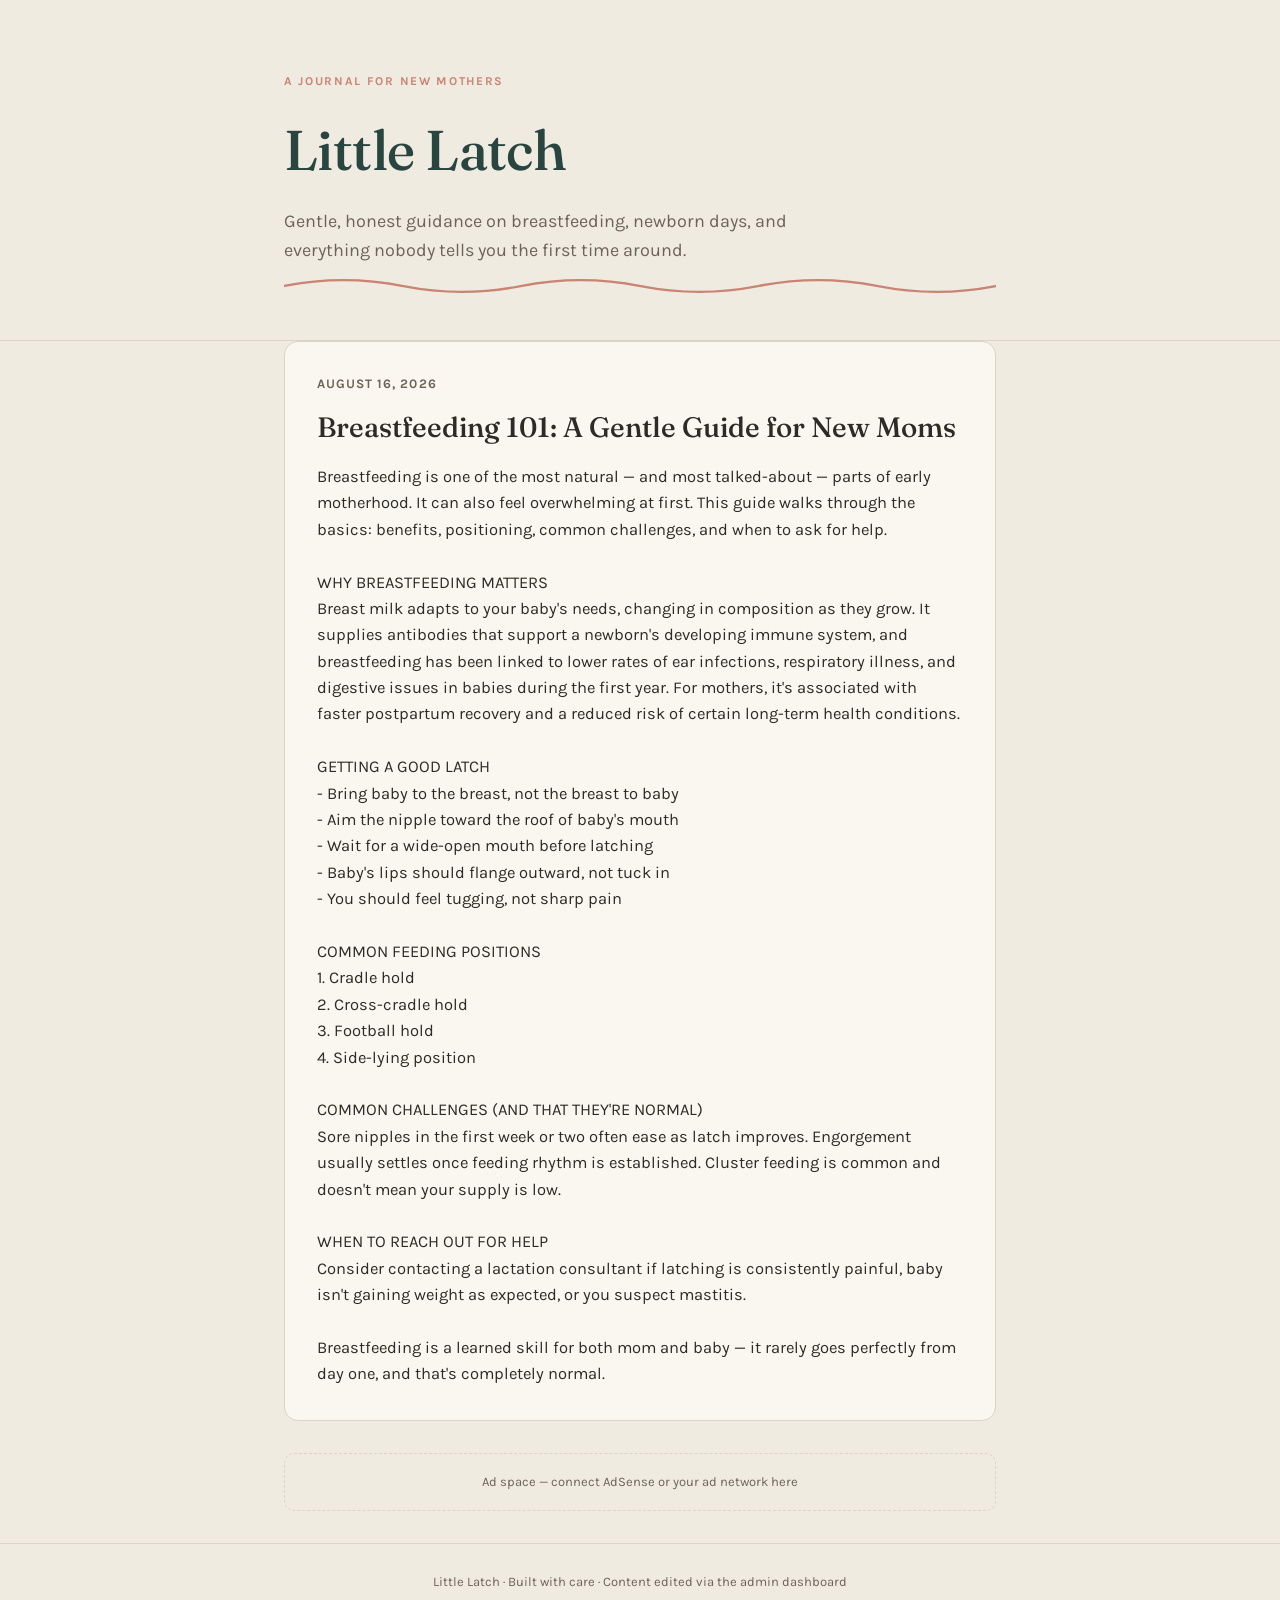
==== index.html @ 5c3e7678 "Add files via upload" ====
<!DOCTYPE html>
<html lang="en">
<head>
<meta charset="UTF-8">
<meta name="viewport" content="width=device-width, initial-scale=1.0">
<title>Little Latch — A Breastfeeding & New Mom Journal</title>
<meta name="description" content="Gentle, practical guidance for breastfeeding and early motherhood.">
<link rel="stylesheet" href="style.css">
</head>
<body>

<header class="hero">
  <div class="wrap">
    <div class="eyebrow">A journal for new mothers</div>
    <h1 class="site-title">Little Latch</h1>
    <p class="tagline">Gentle, honest guidance on breastfeeding, newborn days, and everything nobody tells you the first time around.</p>
    <svg class="wave-divider" viewBox="0 0 300 24" preserveAspectRatio="none">
      <path d="M0 12 Q 25 2, 50 12 T 100 12 T 150 12 T 200 12 T 250 12 T 300 12" />
    </svg>
  </div>
</header>

<main class="wrap">
  <div id="posts-container">
    <div class="empty-state">Loading posts…</div>
  </div>

  <div class="ad-slot" id="ad-slot-1">
    Ad space — connect AdSense or your ad network here
  </div>
</main>

<footer>
  <div class="wrap">Little Latch · Built with care · Content edited via the admin dashboard</div>
</footer>

<script>
async function loadPosts() {
  const container = document.getElementById('posts-container');
  try {
    const res = await fetch('posts.json?_=' + Date.now());
    const posts = await res.json();

    if (!posts.length) {
      container.innerHTML = '<div class="empty-state">No posts yet. Add your first one from the <a href="admin.html">admin dashboard</a>.</div>';
      return;
    }

    // newest first
    posts.sort((a, b) => new Date(b.date) - new Date(a.date));

    container.innerHTML = posts.map(post => `
      <article class="post-card">
        <div class="post-date">${new Date(post.date).toLocaleDateString(undefined, {year:'numeric', month:'long', day:'numeric'})}</div>
        <h2>${escapeHtml(post.title)}</h2>
        ${post.image ? `<img src="${escapeAttr(post.image)}" alt="${escapeAttr(post.title)}">` : ''}
        <div class="post-content">${escapeHtml(post.content)}</div>
        ${post.link ? `<a class="external-link" href="${escapeAttr(post.link)}" target="_blank" rel="noopener">Read more →</a>` : ''}
      </article>
    `).join('');
  } catch (e) {
    container.innerHTML = '<div class="empty-state">Could not load posts yet. If this is a brand new site, add your first post from the <a href="admin.html">admin dashboard</a>.</div>';
  }
}

function escapeHtml(str) {
  const div = document.createElement('div');
  div.textContent = str;
  return div.innerHTML;
}
function escapeAttr(str) {
  return String(str).replace(/"/g, '&quot;');
}

loadPosts();
</script>

</body>
</html>
---- style.css ----
@import url('https://fonts.googleapis.com/css2?family=Fraunces:opsz,wght@9..144,400;9..144,500;9..144,600&family=Karla:wght@400;500;700&display=swap');

:root {
  --sand: #F0EBE1;
  --teal: #3A5A54;
  --teal-dark: #294540;
  --rose: #C98474;
  --ink: #2E2B26;
  --ink-soft: #6B6459;
  --line: #DCD4C6;
  --card: #FAF7F1;
  --radius: 14px;
}

* { box-sizing: border-box; }

body {
  margin: 0;
  background: var(--sand);
  color: var(--ink);
  font-family: 'Karla', sans-serif;
  line-height: 1.6;
}

a { color: var(--teal-dark); }

.wrap {
  max-width: 760px;
  margin: 0 auto;
  padding: 0 24px;
}

/* Header / hero */
header.hero {
  padding: 72px 0 40px;
  border-bottom: 1px solid var(--line);
}

.eyebrow {
  font-family: 'Karla', sans-serif;
  font-weight: 700;
  letter-spacing: 0.14em;
  text-transform: uppercase;
  font-size: 12px;
  color: var(--rose);
  margin-bottom: 14px;
}

h1.site-title {
  font-family: 'Fraunces', serif;
  font-weight: 500;
  font-size: clamp(36px, 6vw, 56px);
  margin: 0 0 12px;
  color: var(--teal-dark);
  letter-spacing: -0.01em;
}

.tagline {
  font-size: 18px;
  color: var(--ink-soft);
  max-width: 46ch;
  margin: 0;
}

/* Signature wave divider - represents flow/nurturing */
.wave-divider {
  width: 100%;
  height: 28px;
  margin: 8px 0 0;
  display: block;
}
.wave-divider path {
  fill: none;
  stroke: var(--rose);
  stroke-width: 2;
  stroke-linecap: round;
}

/* Posts */
main { padding: 48px 0 96px; }

.post-card {
  background: var(--card);
  border: 1px solid var(--line);
  border-radius: var(--radius);
  padding: 32px;
  margin-bottom: 28px;
}

.post-date {
  font-size: 13px;
  color: var(--ink-soft);
  font-weight: 700;
  text-transform: uppercase;
  letter-spacing: 0.08em;
  margin-bottom: 10px;
}

.post-card h2 {
  font-family: 'Fraunces', serif;
  font-weight: 500;
  font-size: 28px;
  margin: 0 0 14px;
  color: var(--ink);
}

.post-card img {
  width: 100%;
  border-radius: 10px;
  margin-bottom: 18px;
  display: block;
}

.post-content {
  font-size: 16.5px;
  color: var(--ink);
  white-space: pre-line;
}

.post-content h1, .post-content h2, .post-content h3 {
  font-family: 'Fraunces', serif;
  font-weight: 500;
  color: var(--teal-dark);
}

.external-link {
  display: inline-block;
  margin-top: 18px;
  padding: 10px 18px;
  background: var(--teal);
  color: #fff;
  text-decoration: none;
  border-radius: 999px;
  font-weight: 700;
  font-size: 14px;
}
.external-link:hover { background: var(--teal-dark); }

.empty-state {
  text-align: center;
  padding: 64px 24px;
  color: var(--ink-soft);
}

/* ad slots */
.ad-slot {
  border: 1px dashed var(--line);
  border-radius: 10px;
  padding: 18px;
  text-align: center;
  font-size: 13px;
  color: var(--ink-soft);
  margin: 32px 0;
}

footer {
  border-top: 1px solid var(--line);
  padding: 28px 0;
  font-size: 13px;
  color: var(--ink-soft);
  text-align: center;
}

/* Admin dashboard specific */
.admin-shell { max-width: 640px; }
.admin-panel {
  background: var(--card);
  border: 1px solid var(--line);
  border-radius: var(--radius);
  padding: 28px;
  margin-bottom: 24px;
}
.admin-panel h2 {
  font-family: 'Fraunces', serif;
  font-size: 20px;
  margin: 0 0 16px;
  color: var(--teal-dark);
}
label {
  display: block;
  font-weight: 700;
  font-size: 13px;
  margin: 14px 0 6px;
  color: var(--ink-soft);
}
input[type=text], input[type=password], input[type=url], textarea {
  width: 100%;
  padding: 10px 12px;
  border: 1px solid var(--line);
  border-radius: 8px;
  font-family: 'Karla', sans-serif;
  font-size: 15px;
  background: #fff;
}
textarea { min-height: 160px; resize: vertical; }
button {
  margin-top: 18px;
  padding: 11px 22px;
  background: var(--teal);
  color: #fff;
  border: none;
  border-radius: 999px;
  font-weight: 700;
  font-size: 14px;
  cursor: pointer;
}
button:hover { background: var(--teal-dark); }
button.secondary {
  background: transparent;
  color: var(--rose);
  border: 1px solid var(--rose);
}
button.secondary:hover { background: var(--rose); color: #fff; }
.status-msg {
  margin-top: 14px;
  font-size: 14px;
  font-weight: 700;
}
.status-msg.ok { color: var(--teal-dark); }
.status-msg.err { color: #B3453D; }
.existing-post {
  display: flex;
  justify-content: space-between;
  align-items: center;
  padding: 10px 0;
  border-bottom: 1px solid var(--line);
}
.existing-post:last-child { border-bottom: none; }
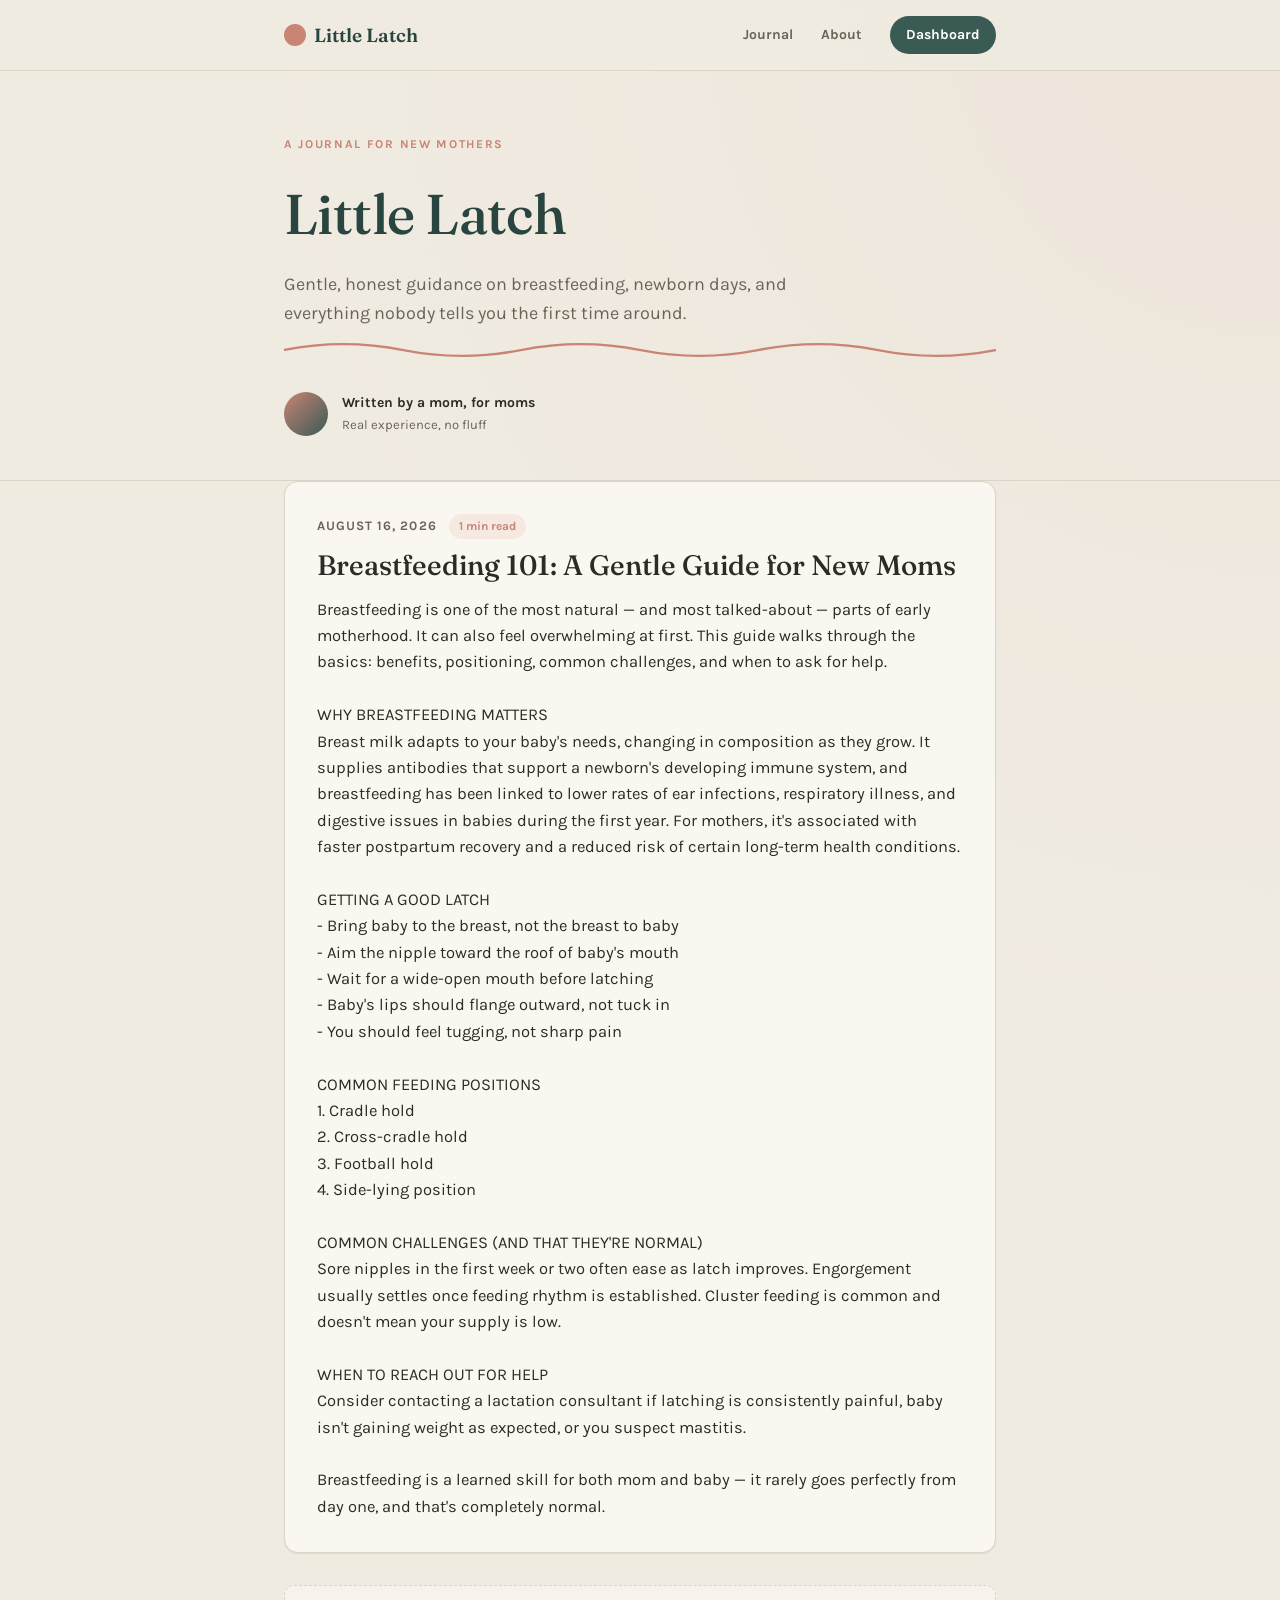
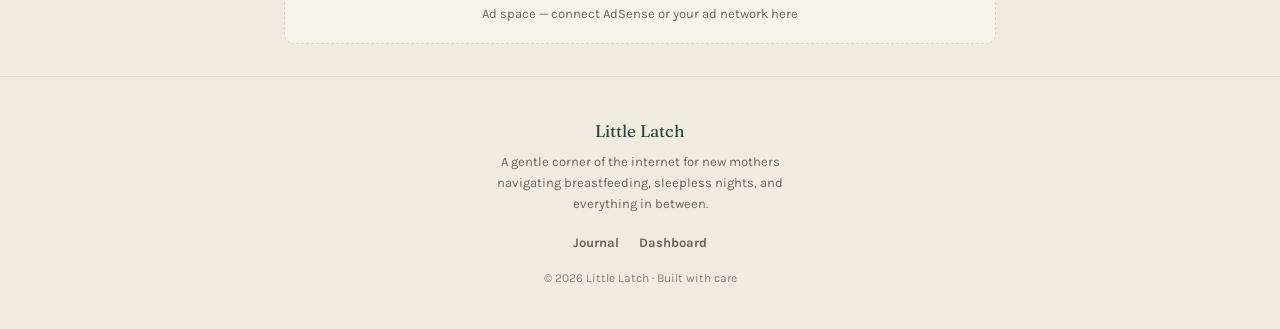
==== commit eccb1ff7: "Add files via upload" ====
--- a/index.html
+++ b/index.html
@@ -5,9 +5,23 @@
 <meta name="viewport" content="width=device-width, initial-scale=1.0">
 <title>Little Latch — A Breastfeeding & New Mom Journal</title>
 <meta name="description" content="Gentle, practical guidance for breastfeeding and early motherhood.">
+<link rel="icon" href="data:image/svg+xml,%3Csvg xmlns='http://www.w3.org/2000/svg' viewBox='0 0 100 100'%3E%3Ccircle cx='50' cy='50' r='45' fill='%23C98474'/%3E%3C/svg%3E">
+<meta property="og:title" content="Little Latch — A Breastfeeding & New Mom Journal">
+<meta property="og:description" content="Gentle, practical guidance for breastfeeding and early motherhood.">
 <link rel="stylesheet" href="style.css">
 </head>
 <body>
+
+<nav class="site-nav">
+  <div class="wrap">
+    <a href="index.html" class="nav-brand"><span class="mark"></span> Little Latch</a>
+    <div class="nav-links">
+      <a href="#posts">Journal</a>
+      <a href="#about">About</a>
+      <a href="admin.html" class="nav-cta">Dashboard</a>
+    </div>
+  </div>
+</nav>
 
 <header class="hero">
   <div class="wrap">
@@ -17,10 +31,17 @@
     <svg class="wave-divider" viewBox="0 0 300 24" preserveAspectRatio="none">
       <path d="M0 12 Q 25 2, 50 12 T 100 12 T 150 12 T 200 12 T 250 12 T 300 12" />
     </svg>
+    <div class="author-strip">
+      <div class="author-avatar"></div>
+      <div>
+        <div class="name">Written by a mom, for moms</div>
+        <div class="role">Real experience, no fluff</div>
+      </div>
+    </div>
   </div>
 </header>
 
-<main class="wrap">
+<main class="wrap" id="posts">
   <div id="posts-container">
     <div class="empty-state">Loading posts…</div>
   </div>
@@ -30,8 +51,16 @@
   </div>
 </main>
 
-<footer>
-  <div class="wrap">Little Latch · Built with care · Content edited via the admin dashboard</div>
+<footer id="about">
+  <div class="wrap">
+    <div class="footer-brand">Little Latch</div>
+    <p class="footer-tag">A gentle corner of the internet for new mothers navigating breastfeeding, sleepless nights, and everything in between.</p>
+    <div class="footer-links">
+      <a href="index.html">Journal</a>
+      <a href="admin.html">Dashboard</a>
+    </div>
+    <div class="footer-fine">© 2026 Little Latch · Built with care</div>
+  </div>
 </footer>
 
 <script>
@@ -49,15 +78,22 @@
     // newest first
     posts.sort((a, b) => new Date(b.date) - new Date(a.date));
 
-    container.innerHTML = posts.map(post => `
+    container.innerHTML = posts.map(post => {
+      const words = post.content.trim().split(/\s+/).length;
+      const minutes = Math.max(1, Math.round(words / 200));
+      return `
       <article class="post-card">
-        <div class="post-date">${new Date(post.date).toLocaleDateString(undefined, {year:'numeric', month:'long', day:'numeric'})}</div>
+        <div class="post-meta-row">
+          <div class="post-date">${new Date(post.date).toLocaleDateString(undefined, {year:'numeric', month:'long', day:'numeric'})}</div>
+          <div class="read-time">${minutes} min read</div>
+        </div>
         <h2>${escapeHtml(post.title)}</h2>
         ${post.image ? `<img src="${escapeAttr(post.image)}" alt="${escapeAttr(post.title)}">` : ''}
         <div class="post-content">${escapeHtml(post.content)}</div>
         ${post.link ? `<a class="external-link" href="${escapeAttr(post.link)}" target="_blank" rel="noopener">Read more →</a>` : ''}
       </article>
-    `).join('');
+    `;
+    }).join('');
   } catch (e) {
     container.innerHTML = '<div class="empty-state">Could not load posts yet. If this is a brand new site, add your first post from the <a href="admin.html">admin dashboard</a>.</div>';
   }
--- a/style.css
+++ b/style.css
@@ -5,24 +5,34 @@
   --teal: #3A5A54;
   --teal-dark: #294540;
   --rose: #C98474;
+  --rose-light: #E8B8AB;
   --ink: #2E2B26;
   --ink-soft: #6B6459;
   --line: #DCD4C6;
   --card: #FAF7F1;
   --radius: 14px;
+  --shadow-sm: 0 1px 2px rgba(41,69,64,0.06), 0 1px 1px rgba(41,69,64,0.04);
+  --shadow-md: 0 4px 16px rgba(41,69,64,0.08), 0 2px 6px rgba(41,69,64,0.05);
+  --shadow-lg: 0 12px 32px rgba(41,69,64,0.12), 0 4px 12px rgba(41,69,64,0.06);
 }
 
 * { box-sizing: border-box; }
+
+html { scroll-behavior: smooth; }
 
 body {
   margin: 0;
   background: var(--sand);
+  background-image: radial-gradient(circle at 100% 0%, rgba(201,132,116,0.06) 0%, transparent 45%);
   color: var(--ink);
   font-family: 'Karla', sans-serif;
   line-height: 1.6;
-}
-
-a { color: var(--teal-dark); }
+  -webkit-font-smoothing: antialiased;
+}
+
+a { color: var(--teal-dark); transition: color 0.15s ease; }
+
+::selection { background: var(--rose-light); color: var(--teal-dark); }
 
 .wrap {
   max-width: 760px;
@@ -30,10 +40,65 @@
   padding: 0 24px;
 }
 
+/* Top nav */
+nav.site-nav {
+  position: sticky;
+  top: 0;
+  z-index: 20;
+  background: rgba(240,235,225,0.88);
+  backdrop-filter: blur(10px);
+  -webkit-backdrop-filter: blur(10px);
+  border-bottom: 1px solid var(--line);
+}
+nav.site-nav .wrap {
+  display: flex;
+  align-items: center;
+  justify-content: space-between;
+  padding-top: 16px;
+  padding-bottom: 16px;
+}
+.nav-brand {
+  font-family: 'Fraunces', serif;
+  font-weight: 600;
+  font-size: 19px;
+  color: var(--teal-dark);
+  text-decoration: none;
+  display: flex;
+  align-items: center;
+  gap: 8px;
+}
+.nav-brand .mark {
+  width: 22px; height: 22px;
+  border-radius: 50%;
+  background: var(--rose);
+  display: inline-block;
+}
+.nav-links {
+  display: flex;
+  gap: 28px;
+  align-items: center;
+}
+.nav-links a {
+  font-size: 14px;
+  font-weight: 700;
+  text-decoration: none;
+  color: var(--ink-soft);
+}
+.nav-links a:hover { color: var(--teal-dark); }
+.nav-links a.nav-cta {
+  background: var(--teal);
+  color: #fff;
+  padding: 8px 16px;
+  border-radius: 999px;
+}
+.nav-links a.nav-cta:hover { background: var(--teal-dark); color: #fff; }
+
 /* Header / hero */
 header.hero {
-  padding: 72px 0 40px;
+  padding: 64px 0 44px;
   border-bottom: 1px solid var(--line);
+  position: relative;
+  overflow: hidden;
 }
 
 .eyebrow {
@@ -76,6 +141,29 @@
   stroke-linecap: round;
 }
 
+/* Author strip */
+.author-strip {
+  display: flex;
+  align-items: center;
+  gap: 14px;
+  margin-top: 28px;
+}
+.author-avatar {
+  width: 44px; height: 44px;
+  border-radius: 50%;
+  background: linear-gradient(135deg, var(--rose), var(--teal));
+  flex-shrink: 0;
+}
+.author-strip .name {
+  font-weight: 700;
+  font-size: 14px;
+  color: var(--ink);
+}
+.author-strip .role {
+  font-size: 13px;
+  color: var(--ink-soft);
+}
+
 /* Posts */
 main { padding: 48px 0 96px; }
 
@@ -85,6 +173,20 @@
   border-radius: var(--radius);
   padding: 32px;
   margin-bottom: 28px;
+  box-shadow: var(--shadow-sm);
+  transition: box-shadow 0.2s ease, transform 0.2s ease;
+}
+.post-card:hover {
+  box-shadow: var(--shadow-md);
+  transform: translateY(-2px);
+}
+
+.post-meta-row {
+  display: flex;
+  align-items: center;
+  gap: 12px;
+  margin-bottom: 10px;
+  flex-wrap: wrap;
 }
 
 .post-date {
@@ -93,7 +195,15 @@
   font-weight: 700;
   text-transform: uppercase;
   letter-spacing: 0.08em;
-  margin-bottom: 10px;
+}
+
+.read-time {
+  font-size: 12px;
+  color: var(--rose);
+  font-weight: 700;
+  background: rgba(201,132,116,0.12);
+  padding: 3px 10px;
+  border-radius: 999px;
 }
 
 .post-card h2 {
@@ -102,13 +212,17 @@
   font-size: 28px;
   margin: 0 0 14px;
   color: var(--ink);
+  line-height: 1.2;
 }
 
 .post-card img {
   width: 100%;
+  aspect-ratio: 16/9;
+  object-fit: cover;
   border-radius: 10px;
   margin-bottom: 18px;
   display: block;
+  box-shadow: var(--shadow-sm);
 }
 
 .post-content {
@@ -124,17 +238,21 @@
 }
 
 .external-link {
-  display: inline-block;
+  display: inline-flex;
+  align-items: center;
+  gap: 6px;
   margin-top: 18px;
-  padding: 10px 18px;
+  padding: 10px 20px;
   background: var(--teal);
   color: #fff;
   text-decoration: none;
   border-radius: 999px;
   font-weight: 700;
   font-size: 14px;
-}
-.external-link:hover { background: var(--teal-dark); }
+  box-shadow: var(--shadow-sm);
+  transition: background 0.15s ease, transform 0.15s ease;
+}
+.external-link:hover { background: var(--teal-dark); transform: translateX(2px); }
 
 .empty-state {
   text-align: center;
@@ -151,14 +269,42 @@
   font-size: 13px;
   color: var(--ink-soft);
   margin: 32px 0;
+  background: rgba(255,255,255,0.4);
 }
 
 footer {
   border-top: 1px solid var(--line);
-  padding: 28px 0;
-  font-size: 13px;
+  padding: 40px 0;
   color: var(--ink-soft);
   text-align: center;
+}
+.footer-brand {
+  font-family: 'Fraunces', serif;
+  color: var(--teal-dark);
+  font-size: 17px;
+  margin-bottom: 8px;
+}
+.footer-tag {
+  font-size: 13px;
+  max-width: 40ch;
+  margin: 0 auto 18px;
+}
+.footer-links {
+  display: flex;
+  justify-content: center;
+  gap: 20px;
+  margin-bottom: 16px;
+}
+.footer-links a {
+  font-size: 13px;
+  font-weight: 700;
+  text-decoration: none;
+  color: var(--ink-soft);
+}
+.footer-links a:hover { color: var(--teal-dark); }
+.footer-fine {
+  font-size: 12px;
+  opacity: 0.8;
 }
 
 /* Admin dashboard specific */
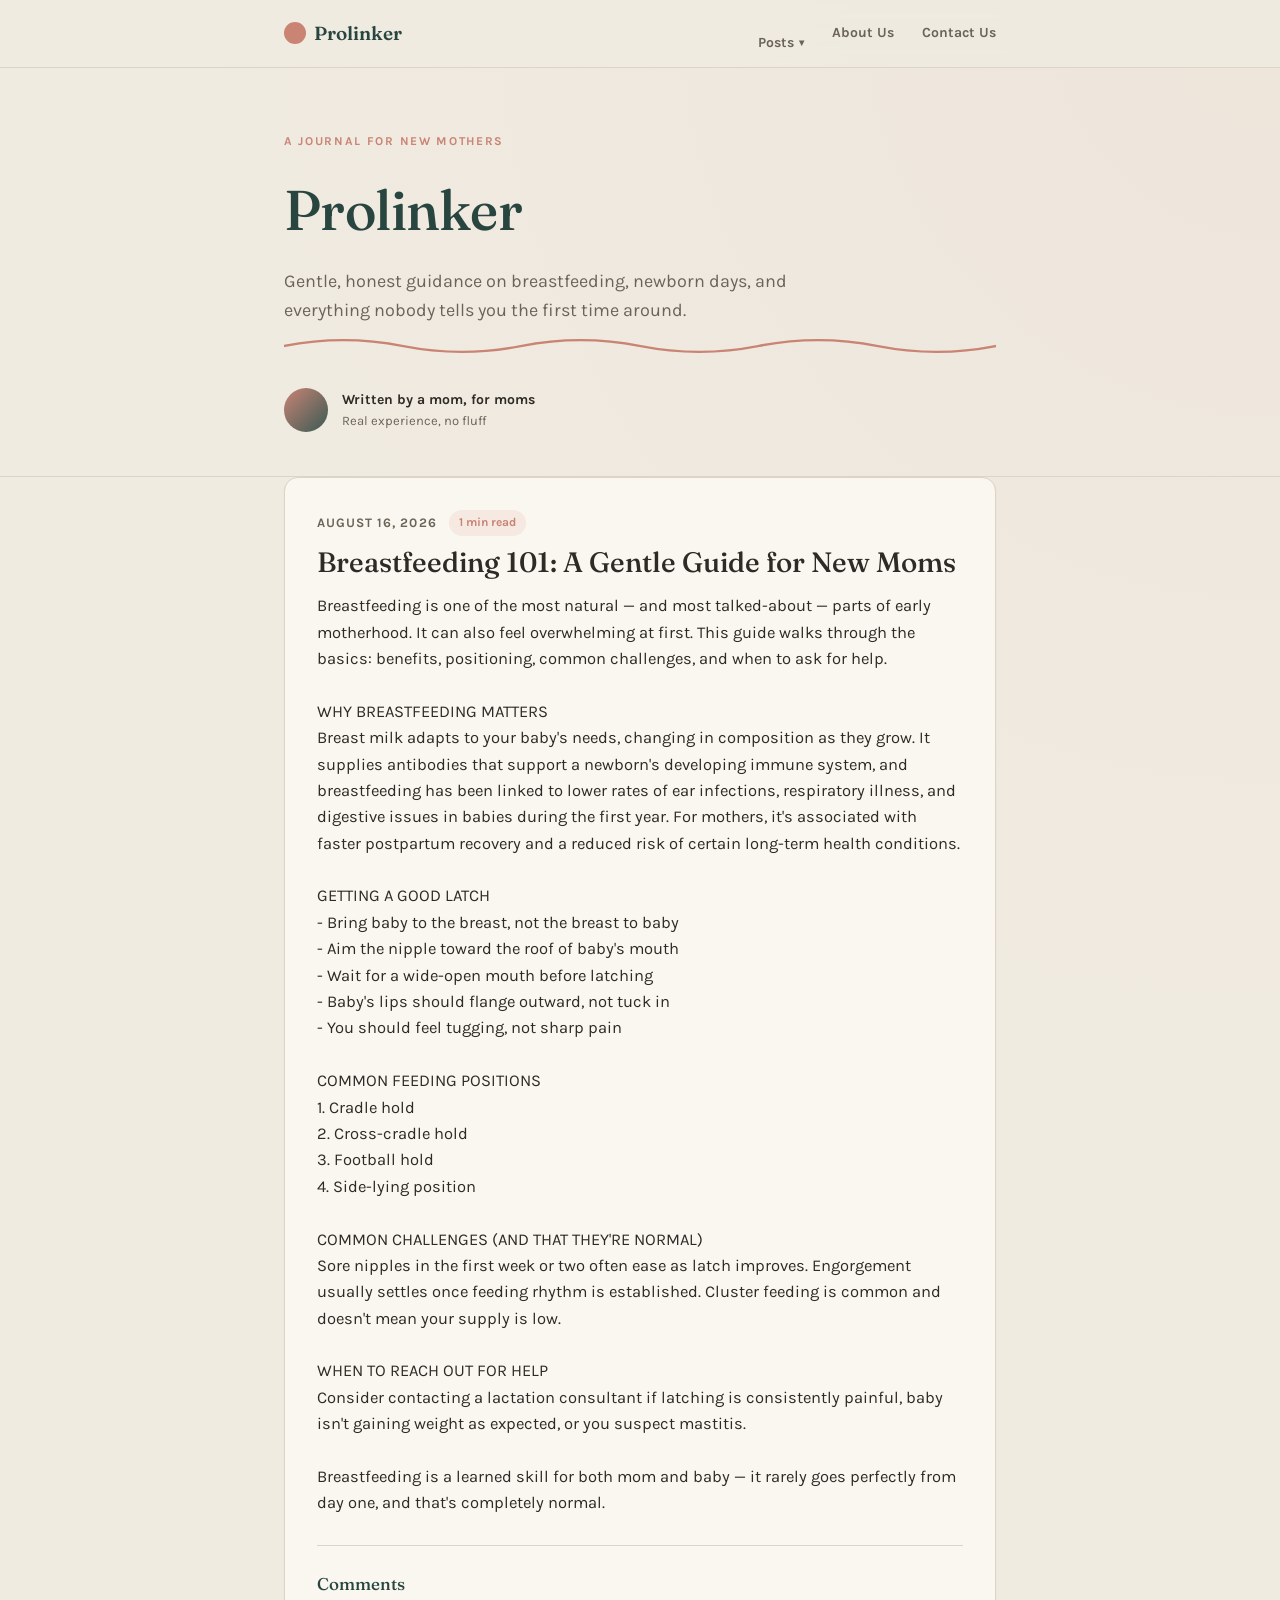
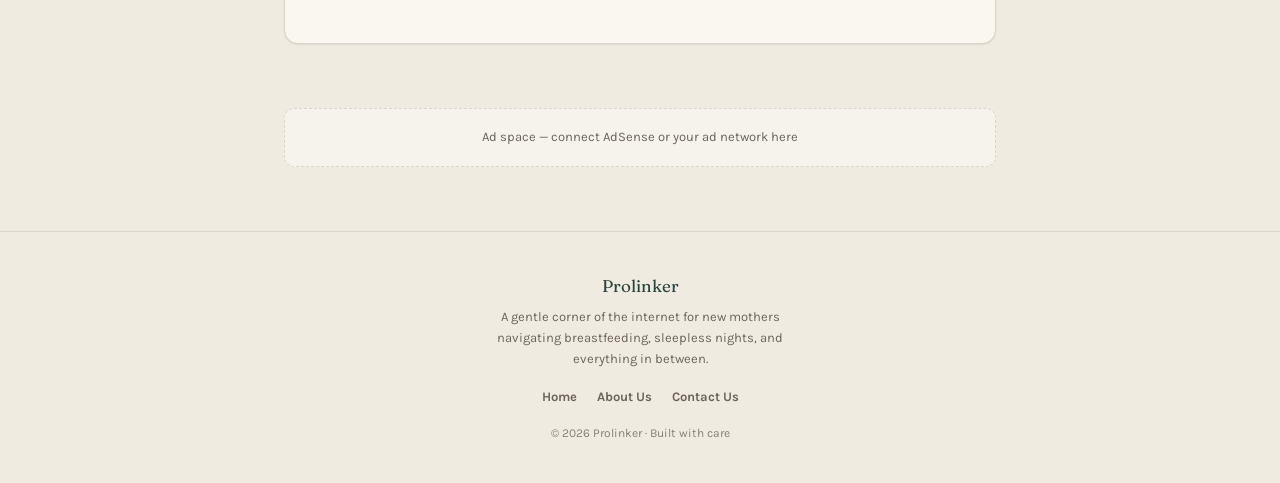
==== commit 6e77c9c2: "Add files via upload" ====
--- a/index.html
+++ b/index.html
@@ -3,10 +3,10 @@
 <head>
 <meta charset="UTF-8">
 <meta name="viewport" content="width=device-width, initial-scale=1.0">
-<title>Little Latch — A Breastfeeding & New Mom Journal</title>
+<title>Prolinker — A Breastfeeding & New Mom Journal</title>
 <meta name="description" content="Gentle, practical guidance for breastfeeding and early motherhood.">
 <link rel="icon" href="data:image/svg+xml,%3Csvg xmlns='http://www.w3.org/2000/svg' viewBox='0 0 100 100'%3E%3Ccircle cx='50' cy='50' r='45' fill='%23C98474'/%3E%3C/svg%3E">
-<meta property="og:title" content="Little Latch — A Breastfeeding & New Mom Journal">
+<meta property="og:title" content="Prolinker — A Breastfeeding & New Mom Journal">
 <meta property="og:description" content="Gentle, practical guidance for breastfeeding and early motherhood.">
 <link rel="stylesheet" href="style.css">
 </head>
@@ -14,11 +14,20 @@
 
 <nav class="site-nav">
   <div class="wrap">
-    <a href="index.html" class="nav-brand"><span class="mark"></span> Little Latch</a>
+    <a href="index.html" class="nav-brand"><span class="mark"></span> Prolinker</a>
     <div class="nav-links">
-      <a href="#posts">Journal</a>
-      <a href="#about">About</a>
-      <a href="admin.html" class="nav-cta">Dashboard</a>
+      <div class="nav-item-dropdown">
+        <button class="dropdown-trigger" id="posts-trigger" onclick="toggleMenu()">
+          Posts <span class="caret">▾</span>
+        </button>
+        <div class="mega-panel" id="mega-panel">
+          <div class="mega-grid" id="mega-grid">
+            <div class="mega-col"><span class="no-posts">Loading…</span></div>
+          </div>
+        </div>
+      </div>
+      <a href="about.html">About Us</a>
+      <a href="contact.html">Contact Us</a>
     </div>
   </div>
 </nav>
@@ -26,7 +35,7 @@
 <header class="hero">
   <div class="wrap">
     <div class="eyebrow">A journal for new mothers</div>
-    <h1 class="site-title">Little Latch</h1>
+    <h1 class="site-title">Prolinker</h1>
     <p class="tagline">Gentle, honest guidance on breastfeeding, newborn days, and everything nobody tells you the first time around.</p>
     <svg class="wave-divider" viewBox="0 0 300 24" preserveAspectRatio="none">
       <path d="M0 12 Q 25 2, 50 12 T 100 12 T 150 12 T 200 12 T 250 12 T 300 12" />
@@ -46,43 +55,58 @@
     <div class="empty-state">Loading posts…</div>
   </div>
 
-  <div class="ad-slot" id="ad-slot-1">
-    Ad space — connect AdSense or your ad network here
-  </div>
+  <!-- ============================================ -->
+  <!-- 🚫 AD ZONE — DO NOT MOVE, NEST, OR DELETE 🚫  -->
+  <!-- This block must always stay: as a direct child -->
+  <!-- of <main>, with no links/buttons inside it or  -->
+  <!-- touching its edges. Ad network code (AdSense,  -->
+  <!-- etc.) goes INSIDE the ad-zone-inner div only.  -->
+  <!-- ============================================ -->
+  <div class="ad-zone">
+    <div class="ad-zone-inner ad-slot" id="ad-slot-1">
+      Ad space — connect AdSense or your ad network here
+    </div>
+  </div>
+  <!-- ========== END AD ZONE — safe to resume normal edits below ========== -->
+
 </main>
 
 <footer id="about">
   <div class="wrap">
-    <div class="footer-brand">Little Latch</div>
+    <div class="footer-brand">Prolinker</div>
     <p class="footer-tag">A gentle corner of the internet for new mothers navigating breastfeeding, sleepless nights, and everything in between.</p>
     <div class="footer-links">
-      <a href="index.html">Journal</a>
-      <a href="admin.html">Dashboard</a>
-    </div>
-    <div class="footer-fine">© 2026 Little Latch · Built with care</div>
+      <a href="index.html">Home</a>
+      <a href="about.html">About Us</a>
+      <a href="contact.html">Contact Us</a>
+    </div>
+    <div class="footer-fine">© 2026 Prolinker · Built with care</div>
   </div>
 </footer>
 
 <script>
+let allPosts = [];
+let menuColumns = [];
+
 async function loadPosts() {
   const container = document.getElementById('posts-container');
   try {
     const res = await fetch('posts.json?_=' + Date.now());
-    const posts = await res.json();
-
-    if (!posts.length) {
-      container.innerHTML = '<div class="empty-state">No posts yet. Add your first one from the <a href="admin.html">admin dashboard</a>.</div>';
+    allPosts = await res.json();
+
+    if (!allPosts.length) {
+      container.innerHTML = '<div class="empty-state">No posts yet. Check back soon.</div>';
       return;
     }
 
-    // newest first
-    posts.sort((a, b) => new Date(b.date) - new Date(a.date));
-
-    container.innerHTML = posts.map(post => {
+    allPosts.sort((a, b) => new Date(b.date) - new Date(a.date));
+
+    container.innerHTML = allPosts.map(post => {
       const words = post.content.trim().split(/\s+/).length;
       const minutes = Math.max(1, Math.round(words / 200));
+      const pageUrl = window.location.origin + window.location.pathname + '#post-' + post.id;
       return `
-      <article class="post-card">
+      <article class="post-card" id="post-${post.id}">
         <div class="post-meta-row">
           <div class="post-date">${new Date(post.date).toLocaleDateString(undefined, {year:'numeric', month:'long', day:'numeric'})}</div>
           <div class="read-time">${minutes} min read</div>
@@ -91,12 +115,79 @@
         ${post.image ? `<img src="${escapeAttr(post.image)}" alt="${escapeAttr(post.title)}">` : ''}
         <div class="post-content">${escapeHtml(post.content)}</div>
         ${post.link ? `<a class="external-link" href="${escapeAttr(post.link)}" target="_blank" rel="noopener">Read more →</a>` : ''}
+        <div class="comments-section">
+          <div class="comments-heading">Comments</div>
+          <div id="cusdis_thread_${post.id}"
+            class="cusdis_thread"
+            data-host="https://cusdis.com"
+            data-app-id="220872d4-16ab-43e8-8e25-95d923b3f465"
+            data-page-id="${post.id}"
+            data-page-url="${escapeAttr(pageUrl)}"
+            data-page-title="${escapeAttr(post.title)}"
+          ></div>
+        </div>
       </article>
     `;
     }).join('');
+    loadCusdisScript();
   } catch (e) {
-    container.innerHTML = '<div class="empty-state">Could not load posts yet. If this is a brand new site, add your first post from the <a href="admin.html">admin dashboard</a>.</div>';
+    container.innerHTML = '<div class="empty-state">Could not load posts yet.</div>';
   }
+  buildMegaMenu();
+}
+
+async function loadMenu() {
+  try {
+    const res = await fetch('menu.json?_=' + Date.now());
+    const data = await res.json();
+    menuColumns = data.columns || [];
+  } catch (e) {
+    menuColumns = ["Latest"];
+  }
+}
+
+function buildMegaMenu() {
+  const grid = document.getElementById('mega-grid');
+  grid.innerHTML = menuColumns.map(col => {
+    let matches;
+    if (col.toLowerCase() === 'latest') {
+      matches = allPosts.slice(0, 5);
+    } else {
+      matches = allPosts.filter(p => (p.category || '').toLowerCase() === col.toLowerCase());
+    }
+    return `
+      <div class="mega-col">
+        <div class="mega-col-title">${escapeHtml(col)}</div>
+        ${matches.length
+          ? `<ul>${matches.map(p => `<li><a href="index.html#post-${p.id}" onclick="closeMenu()">${escapeHtml(p.title)}</a></li>`).join('')}</ul>`
+          : `<span class="no-posts">No posts yet</span>`}
+      </div>
+    `;
+  }).join('');
+}
+
+function toggleMenu() {
+  document.getElementById('mega-panel').classList.toggle('open');
+  document.getElementById('posts-trigger').classList.toggle('open');
+}
+function closeMenu() {
+  document.getElementById('mega-panel').classList.remove('open');
+  document.getElementById('posts-trigger').classList.remove('open');
+}
+document.addEventListener('click', (e) => {
+  const dropdown = document.querySelector('.nav-item-dropdown');
+  if (!dropdown.contains(e.target)) closeMenu();
+});
+
+function loadCusdisScript() {
+  const existing = document.getElementById('cusdis-script');
+  if (existing) existing.remove();
+  const script = document.createElement('script');
+  script.id = 'cusdis-script';
+  script.async = true;
+  script.defer = true;
+  script.src = 'https://cusdis.com/js/cusdis.es.js';
+  document.body.appendChild(script);
 }
 
 function escapeHtml(str) {
@@ -108,7 +199,10 @@
   return String(str).replace(/"/g, '&quot;');
 }
 
-loadPosts();
+(async function init() {
+  await loadMenu();
+  await loadPosts();
+})();
 </script>
 
 </body>
--- a/style.css
+++ b/style.css
@@ -93,6 +93,115 @@
 }
 .nav-links a.nav-cta:hover { background: var(--teal-dark); color: #fff; }
 
+/* Mega-menu dropdown */
+.nav-item-dropdown { position: relative; }
+.dropdown-trigger {
+  background: none;
+  border: none;
+  font-family: 'Karla', sans-serif;
+  font-size: 14px;
+  font-weight: 700;
+  color: var(--ink-soft);
+  cursor: pointer;
+  display: flex;
+  align-items: center;
+  gap: 5px;
+  padding: 0;
+}
+.dropdown-trigger:hover { color: var(--teal-dark); }
+.dropdown-trigger .caret {
+  transition: transform 0.2s ease;
+  font-size: 10px;
+}
+.dropdown-trigger.open .caret { transform: rotate(180deg); }
+
+.mega-panel {
+  position: absolute;
+  top: calc(100% + 16px);
+  left: 50%;
+  transform: translateX(-50%);
+  width: min(680px, 90vw);
+  background: var(--card);
+  border: 1px solid var(--line);
+  border-radius: var(--radius);
+  box-shadow: var(--shadow-lg);
+  padding: 0;
+  max-height: 0;
+  opacity: 0;
+  overflow: hidden;
+  transition: max-height 0.32s cubic-bezier(0.4,0,0.2,1), opacity 0.22s ease, padding 0.32s ease;
+  z-index: 30;
+}
+.mega-panel.open {
+  max-height: 420px;
+  opacity: 1;
+  padding: 28px;
+}
+.mega-grid {
+  display: grid;
+  grid-template-columns: repeat(auto-fit, minmax(150px, 1fr));
+  gap: 24px;
+}
+.mega-col-title {
+  font-family: 'Fraunces', serif;
+  font-size: 15px;
+  color: var(--teal-dark);
+  margin-bottom: 10px;
+  padding-bottom: 8px;
+  border-bottom: 1px solid var(--line);
+}
+.mega-col ul { list-style: none; margin: 0; padding: 0; }
+.mega-col li { margin-bottom: 8px; }
+.mega-col a {
+  font-size: 13.5px;
+  text-decoration: none;
+  color: var(--ink);
+}
+.mega-col a:hover { color: var(--rose); }
+.mega-col .no-posts { font-size: 13px; color: var(--ink-soft); font-style: italic; }
+
+/* Simple content pages (About / Contact) */
+.page-hero {
+  padding: 56px 0 36px;
+  border-bottom: 1px solid var(--line);
+}
+.page-hero h1 {
+  font-family: 'Fraunces', serif;
+  font-weight: 500;
+  font-size: clamp(32px, 5vw, 44px);
+  color: var(--teal-dark);
+  margin: 0 0 10px;
+}
+.content-block {
+  background: var(--card);
+  border: 1px solid var(--line);
+  border-radius: var(--radius);
+  padding: 36px;
+  margin: 40px 0;
+  box-shadow: var(--shadow-sm);
+  font-size: 16px;
+}
+.content-block h2 {
+  font-family: 'Fraunces', serif;
+  font-weight: 500;
+  color: var(--teal-dark);
+  font-size: 22px;
+}
+.contact-item {
+  display: flex;
+  gap: 12px;
+  align-items: baseline;
+  margin-bottom: 14px;
+}
+.contact-item .label {
+  font-weight: 700;
+  color: var(--ink-soft);
+  font-size: 13px;
+  text-transform: uppercase;
+  letter-spacing: 0.06em;
+  min-width: 90px;
+}
+
 /* Header / hero */
 header.hero {
   padding: 64px 0 44px;
@@ -237,6 +346,19 @@
   color: var(--teal-dark);
 }
 
+.comments-section {
+  margin-top: 28px;
+  padding-top: 24px;
+  border-top: 1px solid var(--line);
+}
+.comments-heading {
+  font-family: 'Fraunces', serif;
+  font-weight: 500;
+  font-size: 17px;
+  color: var(--teal-dark);
+  margin-bottom: 14px;
+}
+
 .external-link {
   display: inline-flex;
   align-items: center;
@@ -260,7 +382,22 @@
   color: var(--ink-soft);
 }
 
-/* ad slots */
+/* ============================================ */
+/* AD ZONE — protective spacing, do not remove   */
+/* Enforces minimum distance from clickable      */
+/* elements per ad network policy (AdSense etc.) */
+/* ============================================ */
+.ad-zone {
+  margin: 40px 0;
+  padding: 24px 0;
+  clear: both;
+  isolation: isolate;
+}
+.ad-zone-inner {
+  pointer-events: auto;
+}
+.ad-zone * { margin: 0; }
+
 .ad-slot {
   border: 1px dashed var(--line);
   border-radius: 10px;
@@ -268,7 +405,6 @@
   text-align: center;
   font-size: 13px;
   color: var(--ink-soft);
-  margin: 32px 0;
   background: rgba(255,255,255,0.4);
 }
 
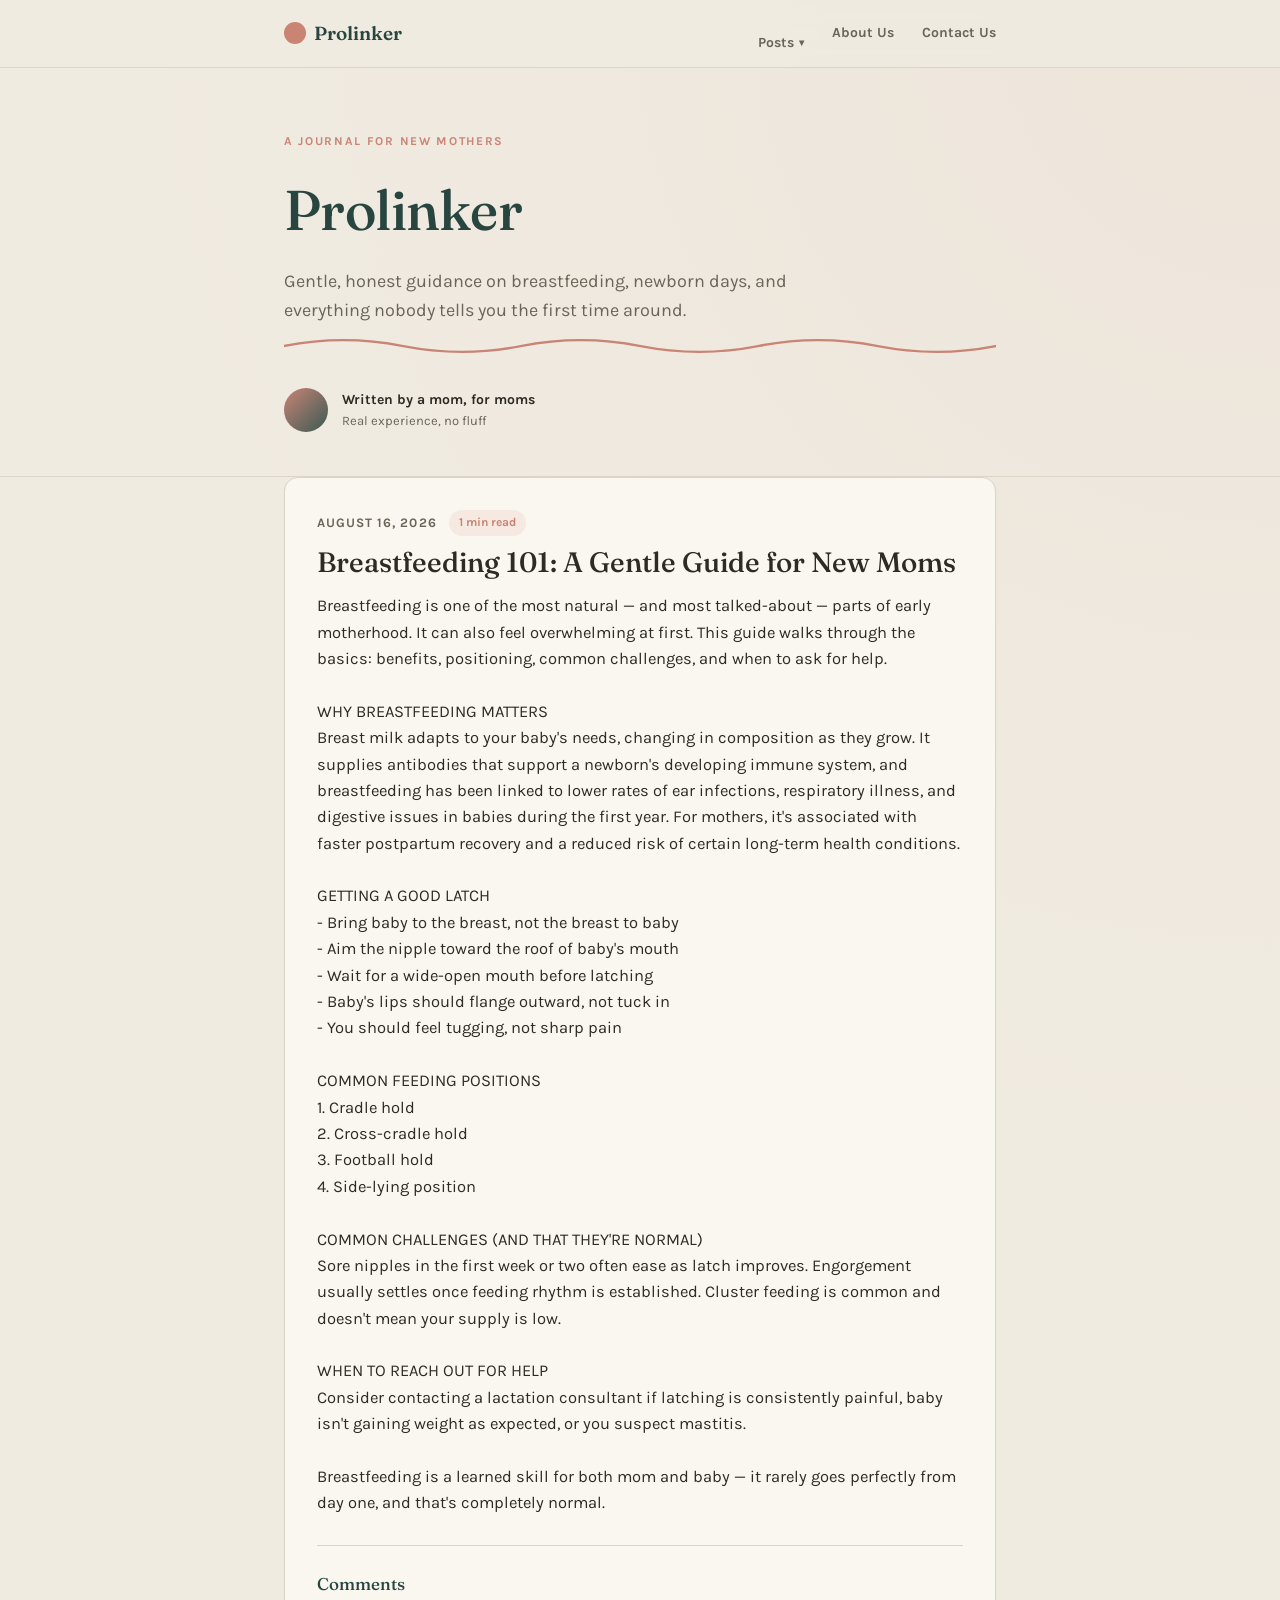
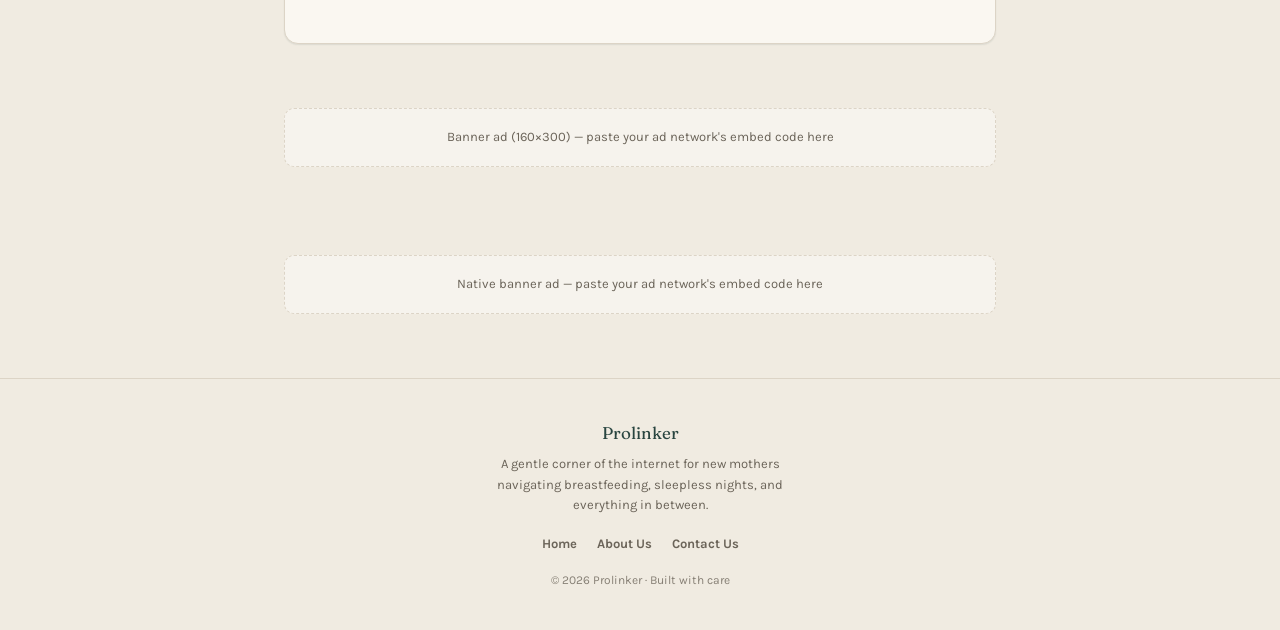
==== commit 98ed5051: "Add files via upload" ====
--- a/index.html
+++ b/index.html
@@ -60,13 +60,25 @@
   <!-- This block must always stay: as a direct child -->
   <!-- of <main>, with no links/buttons inside it or  -->
   <!-- touching its edges. Ad network code (AdSense,  -->
-  <!-- etc.) goes INSIDE the ad-zone-inner div only.  -->
+  <!-- etc.) goes INSIDE each ad-zone-inner div only.  -->
   <!-- ============================================ -->
+
+  <!-- Zone 1: Banner ad (160x300) -->
   <div class="ad-zone">
-    <div class="ad-zone-inner ad-slot" id="ad-slot-1">
-      Ad space — connect AdSense or your ad network here
-    </div>
-  </div>
+    <div class="ad-zone-inner ad-slot ad-slot-banner" id="ad-slot-banner">
+      <!-- PASTE YOUR 160x300 BANNER AD CODE HERE, REPLACING THIS LINE -->
+      Banner ad (160×300) — paste your ad network's embed code here
+    </div>
+  </div>
+
+  <!-- Zone 2: Native Banner ad (blends with content, flexible width) -->
+  <div class="ad-zone">
+    <div class="ad-zone-inner ad-slot ad-slot-native" id="ad-slot-native">
+      <!-- PASTE YOUR NATIVE BANNER AD CODE HERE, REPLACING THIS LINE -->
+      Native banner ad — paste your ad network's embed code here
+    </div>
+  </div>
+
   <!-- ========== END AD ZONE — safe to resume normal edits below ========== -->
 
 </main>
@@ -83,6 +95,26 @@
     <div class="footer-fine">© 2026 Prolinker · Built with care</div>
   </div>
 </footer>
+
+<!-- ============================================ -->
+<!-- 🚫 SOCIAL BAR AD ZONE — DO NOT DELETE 🚫       -->
+<!-- Social Bar ads are usually a floating/sticky   -->
+<!-- script that injects itself automatically.      -->
+<!-- Paste your Social Bar embed script below,       -->
+<!-- replacing the placeholder comment only.         -->
+<!-- ============================================ -->
+<!-- PASTE YOUR SOCIAL BAR AD SCRIPT HERE -->
+<!-- ========== END SOCIAL BAR AD ZONE ========== -->
+
+<!-- ============================================ -->
+<!-- 🚫 POPUNDER AD ZONE — DO NOT DELETE 🚫         -->
+<!-- Popunder ads are a script that fires on click  -->
+<!-- anywhere on the page, opening a new tab/window.-->
+<!-- Paste your Popunder embed script below,         -->
+<!-- replacing the placeholder comment only.         -->
+<!-- ============================================ -->
+<!-- PASTE YOUR POPUNDER AD SCRIPT HERE -->
+<!-- ========== END POPUNDER AD ZONE ========== -->
 
 <script>
 let allPosts = [];
@@ -186,6 +218,7 @@
   script.id = 'cusdis-script';
   script.async = true;
   script.defer = true;
+  script.type = 'module';
   script.src = 'https://cusdis.com/js/cusdis.es.js';
   document.body.appendChild(script);
 }
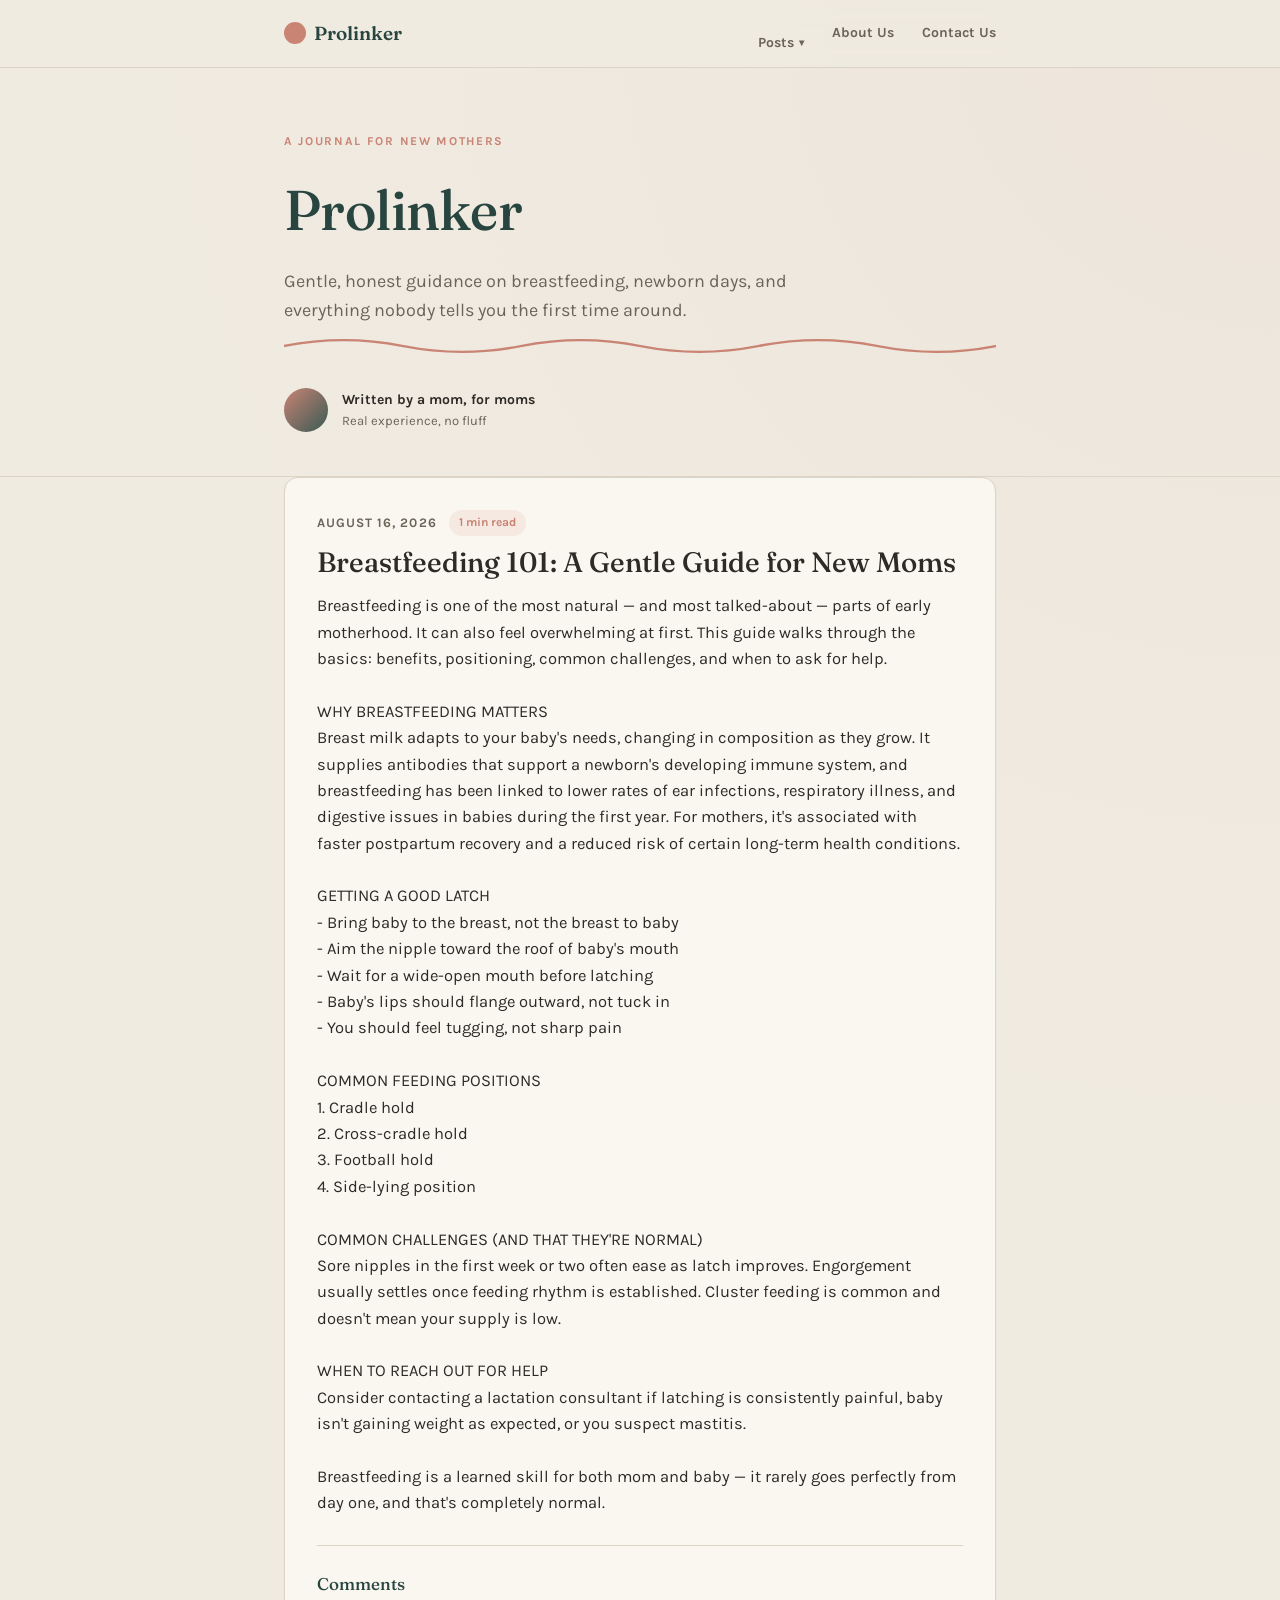
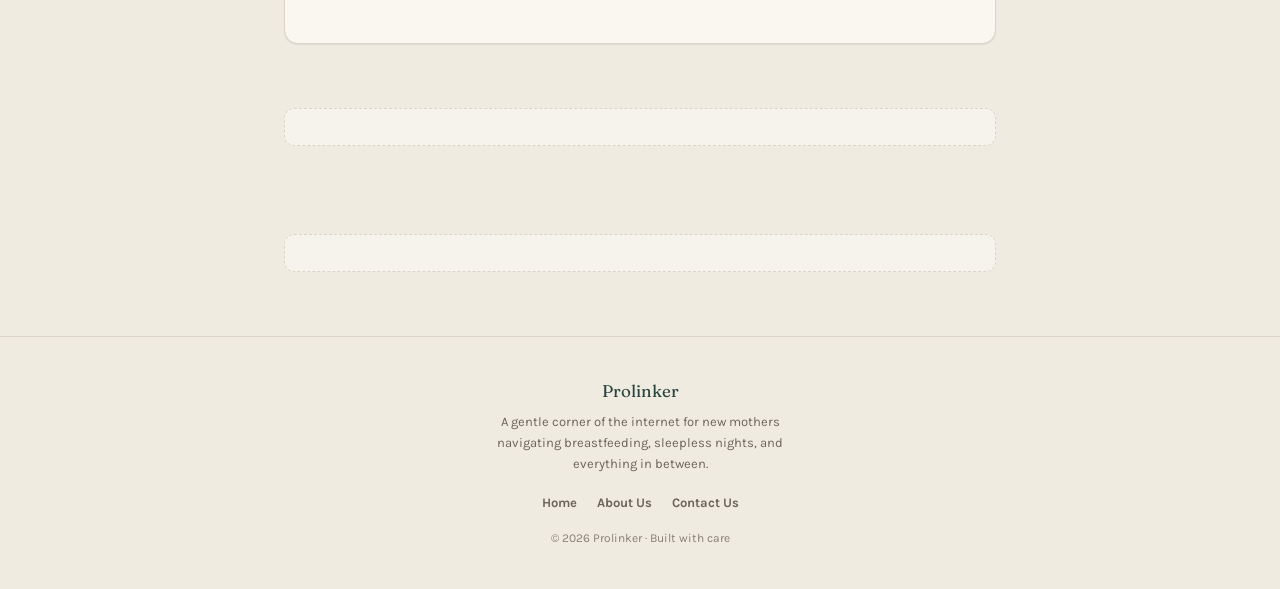
==== commit 175a4ec9: "Update index.html" ====
--- a/index.html
+++ b/index.html
@@ -66,16 +66,24 @@
   <!-- Zone 1: Banner ad (160x300) -->
   <div class="ad-zone">
     <div class="ad-zone-inner ad-slot ad-slot-banner" id="ad-slot-banner">
-      <!-- PASTE YOUR 160x300 BANNER AD CODE HERE, REPLACING THIS LINE -->
-      Banner ad (160×300) — paste your ad network's embed code here
+      <script>
+        atOptions = {
+          'key' : '6c7229afb8256720714c8e6d2159c1d9',
+          'format' : 'iframe',
+          'height' : 300,
+          'width' : 160,
+          'params' : {}
+        };
+      </script>
+      <script src="https://www.highrevenueformat.com/6c7229afb8256720714c8e6d2159c1d9/invoke.js"></script>
     </div>
   </div>
 
   <!-- Zone 2: Native Banner ad (blends with content, flexible width) -->
   <div class="ad-zone">
     <div class="ad-zone-inner ad-slot ad-slot-native" id="ad-slot-native">
-      <!-- PASTE YOUR NATIVE BANNER AD CODE HERE, REPLACING THIS LINE -->
-      Native banner ad — paste your ad network's embed code here
+      <script async="async" data-cfasync="false" src="https://pl30960766.profitableratecpmnetwork.com/ceaa9a925d9863b25d567a19be818428/invoke.js"></script>
+      <div id="container-ceaa9a925d9863b25d567a19be818428"></div>
     </div>
   </div>
 
@@ -104,6 +112,7 @@
 <!-- replacing the placeholder comment only.         -->
 <!-- ============================================ -->
 <!-- PASTE YOUR SOCIAL BAR AD SCRIPT HERE -->
+<script src="https://pl30960767.profitableratecpmnetwork.com/54/6d/6f/546d6ff66083f040a7fff6e1f495f9d8.js"></script>
 <!-- ========== END SOCIAL BAR AD ZONE ========== -->
 
 <!-- ============================================ -->
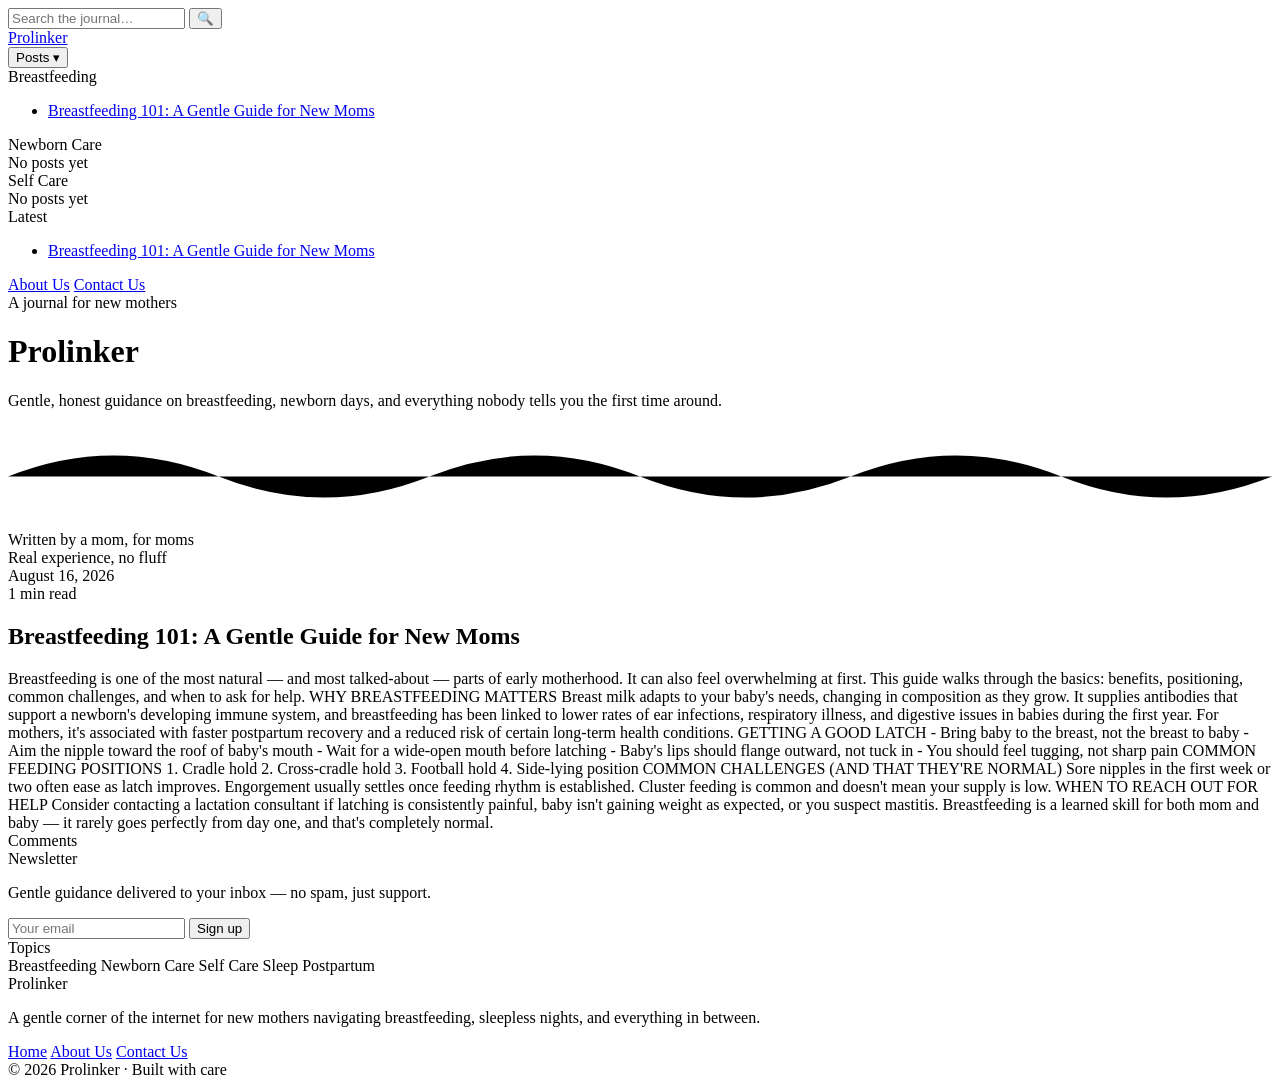
==== commit 8630d671: "Update index.html" ====
--- a/index.html
+++ b/index.html
@@ -9,11 +9,28 @@
 <meta property="og:title" content="Prolinker — A Breastfeeding & New Mom Journal">
 <meta property="og:description" content="Gentle, practical guidance for breastfeeding and early motherhood.">
 <link rel="stylesheet" href="style.css">
+<!-- Google Analytics -->
+<script async src="https://www.googletagmanager.com/gtag/js?id=G-7Z2GQJ0Y7R"></script>
+<script>
+  window.dataLayer = window.dataLayer || [];
+  function gtag(){dataLayer.push(arguments);}
+  gtag('js', new Date());
+  gtag('config', 'G-7Z2GQJ0Y7R');
+</script>
 </head>
 <body>
 
+<div class="utility-bar">
+  <div class="wrap-wide utility-inner">
+    <form class="search-form" onsubmit="return doSearch(event)">
+      <input type="text" id="search-input" placeholder="Search the journal…">
+      <button type="submit" aria-label="Search">🔍</button>
+    </form>
+  </div>
+</div>
+
 <nav class="site-nav">
-  <div class="wrap">
+  <div class="wrap-wide">
     <a href="index.html" class="nav-brand"><span class="mark"></span> Prolinker</a>
     <div class="nav-links">
       <div class="nav-item-dropdown">
@@ -33,7 +50,7 @@
 </nav>
 
 <header class="hero">
-  <div class="wrap">
+  <div class="wrap-wide">
     <div class="eyebrow">A journal for new mothers</div>
     <h1 class="site-title">Prolinker</h1>
     <p class="tagline">Gentle, honest guidance on breastfeeding, newborn days, and everything nobody tells you the first time around.</p>
@@ -50,49 +67,74 @@
   </div>
 </header>
 
-<main class="wrap" id="posts">
-  <div id="posts-container">
-    <div class="empty-state">Loading posts…</div>
-  </div>
-
-  <!-- ============================================ -->
-  <!-- 🚫 AD ZONE — DO NOT MOVE, NEST, OR DELETE 🚫  -->
-  <!-- This block must always stay: as a direct child -->
-  <!-- of <main>, with no links/buttons inside it or  -->
-  <!-- touching its edges. Ad network code (AdSense,  -->
-  <!-- etc.) goes INSIDE each ad-zone-inner div only.  -->
-  <!-- ============================================ -->
-
-  <!-- Zone 1: Banner ad (160x300) -->
-  <div class="ad-zone">
-    <div class="ad-zone-inner ad-slot ad-slot-banner" id="ad-slot-banner">
-      <script>
-        atOptions = {
-          'key' : '6c7229afb8256720714c8e6d2159c1d9',
-          'format' : 'iframe',
-          'height' : 300,
-          'width' : 160,
-          'params' : {}
-        };
-      </script>
-      <script src="https://www.highrevenueformat.com/6c7229afb8256720714c8e6d2159c1d9/invoke.js"></script>
-    </div>
-  </div>
-
-  <!-- Zone 2: Native Banner ad (blends with content, flexible width) -->
-  <div class="ad-zone">
-    <div class="ad-zone-inner ad-slot ad-slot-native" id="ad-slot-native">
-      <script async="async" data-cfasync="false" src="https://pl30960766.profitableratecpmnetwork.com/ceaa9a925d9863b25d567a19be818428/invoke.js"></script>
-      <div id="container-ceaa9a925d9863b25d567a19be818428"></div>
-    </div>
-  </div>
-
-  <!-- ========== END AD ZONE — safe to resume normal edits below ========== -->
-
+<main class="wrap-wide content-grid" id="posts">
+  <div class="content-main">
+
+    <!-- ============================================ -->
+    <!-- 🚫 AD ZONE — DO NOT MOVE, NEST, OR DELETE 🚫  -->
+    <!-- This block must always stay: as a direct child -->
+    <!-- of .content-main, with no links/buttons inside -->
+    <!-- it or touching its edges. Ad network code goes -->
+    <!-- INSIDE each ad-zone-inner div only.            -->
+    <!-- ============================================ -->
+
+    <!-- Zone 1: Banner ad (160x300) -->
+    <div class="ad-zone">
+      <div class="ad-zone-inner ad-slot ad-slot-banner" id="ad-slot-banner">
+        <script>
+          atOptions = {
+            'key' : '6c7229afb8256720714c8e6d2159c1d9',
+            'format' : 'iframe',
+            'height' : 300,
+            'width' : 160,
+            'params' : {}
+          };
+        </script>
+        <script src="https://www.highrevenueformat.com/6c7229afb8256720714c8e6d2159c1d9/invoke.js"></script>
+      </div>
+    </div>
+
+    <!-- Zone 2: Native Banner ad (blends with content, flexible width) -->
+    <div class="ad-zone">
+      <div class="ad-zone-inner ad-slot ad-slot-native" id="ad-slot-native">
+        <script async="async" data-cfasync="false" src="https://pl30960766.profitableratecpmnetwork.com/ceaa9a925d9863b25d567a19be818428/invoke.js"></script>
+        <div id="container-ceaa9a925d9863b25d567a19be818428"></div>
+      </div>
+    </div>
+
+    <!-- ========== END AD ZONE — safe to resume normal edits below ========== -->
+
+    <div id="posts-container">
+      <div class="empty-state">Loading posts…</div>
+    </div>
+
+  </div>
+
+  <aside class="sidebar">
+    <div class="sidebar-box">
+      <div class="sidebar-title">Newsletter</div>
+      <p class="sidebar-text">Gentle guidance delivered to your inbox — no spam, just support.</p>
+      <form class="newsletter-form" onsubmit="return handleNewsletter(event)">
+        <input type="email" placeholder="Your email" required>
+        <button type="submit">Sign up</button>
+      </form>
+    </div>
+
+    <div class="sidebar-box" id="topics-box">
+      <div class="sidebar-title">Topics</div>
+      <div class="topics-cloud" id="topics-cloud">
+        <span class="topic-tag">Breastfeeding</span>
+        <span class="topic-tag">Newborn Care</span>
+        <span class="topic-tag">Self Care</span>
+        <span class="topic-tag">Sleep</span>
+        <span class="topic-tag">Postpartum</span>
+      </div>
+    </div>
+  </aside>
 </main>
 
 <footer id="about">
-  <div class="wrap">
+  <div class="wrap-wide">
     <div class="footer-brand">Prolinker</div>
     <p class="footer-tag">A gentle corner of the internet for new mothers navigating breastfeeding, sleepless nights, and everything in between.</p>
     <div class="footer-links">
@@ -241,6 +283,24 @@
   return String(str).replace(/"/g, '&quot;');
 }
 
+function doSearch(e) {
+  e.preventDefault();
+  const q = document.getElementById('search-input').value.trim().toLowerCase();
+  if (!q) return false;
+  document.querySelectorAll('.post-card').forEach(card => {
+    const text = card.textContent.toLowerCase();
+    card.style.display = text.includes(q) ? '' : 'none';
+  });
+  return false;
+}
+
+function handleNewsletter(e) {
+  e.preventDefault();
+  alert('Thanks for signing up! (Connect this form to Mailchimp, ConvertKit, or similar to actually collect emails.)');
+  e.target.reset();
+  return false;
+}
+
 (async function init() {
   await loadMenu();
   await loadPosts();
--- a/style.css
+++ b/style.css
@@ -1,510 +1,259 @@
-@import url('https://fonts.googleapis.com/css2?family=Fraunces:opsz,wght@9..144,400;9..144,500;9..144,600&family=Karla:wght@400;500;700&display=swap');
-
-:root {
-  --sand: #F0EBE1;
-  --teal: #3A5A54;
-  --teal-dark: #294540;
-  --rose: #C98474;
-  --rose-light: #E8B8AB;
-  --ink: #2E2B26;
-  --ink-soft: #6B6459;
-  --line: #DCD4C6;
-  --card: #FAF7F1;
-  --radius: 14px;
-  --shadow-sm: 0 1px 2px rgba(41,69,64,0.06), 0 1px 1px rgba(41,69,64,0.04);
-  --shadow-md: 0 4px 16px rgba(41,69,64,0.08), 0 2px 6px rgba(41,69,64,0.05);
-  --shadow-lg: 0 12px 32px rgba(41,69,64,0.12), 0 4px 12px rgba(41,69,64,0.06);
-}
-
-* { box-sizing: border-box; }
-
-html { scroll-behavior: smooth; }
-
-body {
-  margin: 0;
-  background: var(--sand);
-  background-image: radial-gradient(circle at 100% 0%, rgba(201,132,116,0.06) 0%, transparent 45%);
-  color: var(--ink);
-  font-family: 'Karla', sans-serif;
-  line-height: 1.6;
-  -webkit-font-smoothing: antialiased;
-}
-
-a { color: var(--teal-dark); transition: color 0.15s ease; }
-
-::selection { background: var(--rose-light); color: var(--teal-dark); }
-
-.wrap {
-  max-width: 760px;
-  margin: 0 auto;
-  padding: 0 24px;
-}
-
-/* Top nav */
-nav.site-nav {
-  position: sticky;
-  top: 0;
-  z-index: 20;
-  background: rgba(240,235,225,0.88);
-  backdrop-filter: blur(10px);
-  -webkit-backdrop-filter: blur(10px);
-  border-bottom: 1px solid var(--line);
-}
-nav.site-nav .wrap {
-  display: flex;
-  align-items: center;
-  justify-content: space-between;
-  padding-top: 16px;
-  padding-bottom: 16px;
-}
-.nav-brand {
-  font-family: 'Fraunces', serif;
-  font-weight: 600;
-  font-size: 19px;
-  color: var(--teal-dark);
-  text-decoration: none;
-  display: flex;
-  align-items: center;
-  gap: 8px;
-}
-.nav-brand .mark {
-  width: 22px; height: 22px;
-  border-radius: 50%;
-  background: var(--rose);
-  display: inline-block;
-}
-.nav-links {
-  display: flex;
-  gap: 28px;
-  align-items: center;
-}
-.nav-links a {
-  font-size: 14px;
-  font-weight: 700;
-  text-decoration: none;
-  color: var(--ink-soft);
-}
-.nav-links a:hover { color: var(--teal-dark); }
-.nav-links a.nav-cta {
-  background: var(--teal);
-  color: #fff;
-  padding: 8px 16px;
-  border-radius: 999px;
-}
-.nav-links a.nav-cta:hover { background: var(--teal-dark); color: #fff; }
-
-/* Mega-menu dropdown */
-.nav-item-dropdown { position: relative; }
-.dropdown-trigger {
-  background: none;
-  border: none;
-  font-family: 'Karla', sans-serif;
-  font-size: 14px;
-  font-weight: 700;
-  color: var(--ink-soft);
-  cursor: pointer;
-  display: flex;
-  align-items: center;
-  gap: 5px;
-  padding: 0;
-}
-.dropdown-trigger:hover { color: var(--teal-dark); }
-.dropdown-trigger .caret {
-  transition: transform 0.2s ease;
-  font-size: 10px;
-}
-.dropdown-trigger.open .caret { transform: rotate(180deg); }
-
-.mega-panel {
-  position: absolute;
-  top: calc(100% + 16px);
-  left: 50%;
-  transform: translateX(-50%);
-  width: min(680px, 90vw);
-  background: var(--card);
-  border: 1px solid var(--line);
-  border-radius: var(--radius);
-  box-shadow: var(--shadow-lg);
-  padding: 0;
-  max-height: 0;
-  opacity: 0;
-  overflow: hidden;
-  transition: max-height 0.32s cubic-bezier(0.4,0,0.2,1), opacity 0.22s ease, padding 0.32s ease;
-  z-index: 30;
-}
-.mega-panel.open {
-  max-height: 420px;
-  opacity: 1;
-  padding: 28px;
-}
-.mega-grid {
-  display: grid;
-  grid-template-columns: repeat(auto-fit, minmax(150px, 1fr));
-  gap: 24px;
-}
-.mega-col-title {
-  font-family: 'Fraunces', serif;
-  font-size: 15px;
-  color: var(--teal-dark);
-  margin-bottom: 10px;
-  padding-bottom: 8px;
-  border-bottom: 1px solid var(--line);
-}
-.mega-col ul { list-style: none; margin: 0; padding: 0; }
-.mega-col li { margin-bottom: 8px; }
-.mega-col a {
-  font-size: 13.5px;
-  text-decoration: none;
-  color: var(--ink);
-}
-.mega-col a:hover { color: var(--rose); }
-.mega-col .no-posts { font-size: 13px; color: var(--ink-soft); font-style: italic; }
-
-/* Simple content pages (About / Contact) */
-.page-hero {
-  padding: 56px 0 36px;
-  border-bottom: 1px solid var(--line);
-}
-.page-hero h1 {
-  font-family: 'Fraunces', serif;
-  font-weight: 500;
-  font-size: clamp(32px, 5vw, 44px);
-  color: var(--teal-dark);
-  margin: 0 0 10px;
-}
-.content-block {
-  background: var(--card);
-  border: 1px solid var(--line);
-  border-radius: var(--radius);
-  padding: 36px;
-  margin: 40px 0;
-  box-shadow: var(--shadow-sm);
-  font-size: 16px;
-}
-.content-block h2 {
-  font-family: 'Fraunces', serif;
-  font-weight: 500;
-  color: var(--teal-dark);
-  font-size: 22px;
-}
-.contact-item {
-  display: flex;
-  gap: 12px;
-  align-items: baseline;
-  margin-bottom: 14px;
-}
-.contact-item .label {
-  font-weight: 700;
-  color: var(--ink-soft);
-  font-size: 13px;
-  text-transform: uppercase;
-  letter-spacing: 0.06em;
-  min-width: 90px;
-}
-
-/* Header / hero */
-header.hero {
-  padding: 64px 0 44px;
-  border-bottom: 1px solid var(--line);
-  position: relative;
-  overflow: hidden;
-}
-
-.eyebrow {
-  font-family: 'Karla', sans-serif;
-  font-weight: 700;
-  letter-spacing: 0.14em;
-  text-transform: uppercase;
-  font-size: 12px;
-  color: var(--rose);
-  margin-bottom: 14px;
-}
-
-h1.site-title {
-  font-family: 'Fraunces', serif;
-  font-weight: 500;
-  font-size: clamp(36px, 6vw, 56px);
-  margin: 0 0 12px;
-  color: var(--teal-dark);
-  letter-spacing: -0.01em;
-}
-
-.tagline {
-  font-size: 18px;
-  color: var(--ink-soft);
-  max-width: 46ch;
-  margin: 0;
-}
-
-/* Signature wave divider - represents flow/nurturing */
-.wave-divider {
-  width: 100%;
-  height: 28px;
-  margin: 8px 0 0;
-  display: block;
-}
-.wave-divider path {
-  fill: none;
-  stroke: var(--rose);
-  stroke-width: 2;
-  stroke-linecap: round;
-}
-
-/* Author strip */
-.author-strip {
-  display: flex;
-  align-items: center;
-  gap: 14px;
-  margin-top: 28px;
-}
-.author-avatar {
-  width: 44px; height: 44px;
-  border-radius: 50%;
-  background: linear-gradient(135deg, var(--rose), var(--teal));
-  flex-shrink: 0;
-}
-.author-strip .name {
-  font-weight: 700;
-  font-size: 14px;
-  color: var(--ink);
-}
-.author-strip .role {
-  font-size: 13px;
-  color: var(--ink-soft);
-}
-
-/* Posts */
-main { padding: 48px 0 96px; }
-
-.post-card {
-  background: var(--card);
-  border: 1px solid var(--line);
-  border-radius: var(--radius);
-  padding: 32px;
-  margin-bottom: 28px;
-  box-shadow: var(--shadow-sm);
-  transition: box-shadow 0.2s ease, transform 0.2s ease;
-}
-.post-card:hover {
-  box-shadow: var(--shadow-md);
-  transform: translateY(-2px);
-}
-
-.post-meta-row {
-  display: flex;
-  align-items: center;
-  gap: 12px;
-  margin-bottom: 10px;
-  flex-wrap: wrap;
-}
-
-.post-date {
-  font-size: 13px;
-  color: var(--ink-soft);
-  font-weight: 700;
-  text-transform: uppercase;
-  letter-spacing: 0.08em;
-}
-
-.read-time {
-  font-size: 12px;
-  color: var(--rose);
-  font-weight: 700;
-  background: rgba(201,132,116,0.12);
-  padding: 3px 10px;
-  border-radius: 999px;
-}
-
-.post-card h2 {
-  font-family: 'Fraunces', serif;
-  font-weight: 500;
-  font-size: 28px;
-  margin: 0 0 14px;
-  color: var(--ink);
-  line-height: 1.2;
-}
-
-.post-card img {
-  width: 100%;
-  aspect-ratio: 16/9;
-  object-fit: cover;
-  border-radius: 10px;
-  margin-bottom: 18px;
-  display: block;
-  box-shadow: var(--shadow-sm);
-}
-
-.post-content {
-  font-size: 16.5px;
-  color: var(--ink);
-  white-space: pre-line;
-}
-
-.post-content h1, .post-content h2, .post-content h3 {
-  font-family: 'Fraunces', serif;
-  font-weight: 500;
-  color: var(--teal-dark);
-}
-
-.comments-section {
-  margin-top: 28px;
-  padding-top: 24px;
-  border-top: 1px solid var(--line);
-}
-.comments-heading {
-  font-family: 'Fraunces', serif;
-  font-weight: 500;
-  font-size: 17px;
-  color: var(--teal-dark);
-  margin-bottom: 14px;
-}
-
-.external-link {
-  display: inline-flex;
-  align-items: center;
-  gap: 6px;
-  margin-top: 18px;
-  padding: 10px 20px;
-  background: var(--teal);
-  color: #fff;
-  text-decoration: none;
-  border-radius: 999px;
-  font-weight: 700;
-  font-size: 14px;
-  box-shadow: var(--shadow-sm);
-  transition: background 0.15s ease, transform 0.15s ease;
-}
-.external-link:hover { background: var(--teal-dark); transform: translateX(2px); }
-
-.empty-state {
-  text-align: center;
-  padding: 64px 24px;
-  color: var(--ink-soft);
-}
-
-/* ============================================ */
-/* AD ZONE — protective spacing, do not remove   */
-/* Enforces minimum distance from clickable      */
-/* elements per ad network policy (AdSense etc.) */
-/* ============================================ */
-.ad-zone {
-  margin: 40px 0;
-  padding: 24px 0;
-  clear: both;
-  isolation: isolate;
-}
-.ad-zone-inner {
-  pointer-events: auto;
-}
-.ad-zone * { margin: 0; }
-
-.ad-slot {
-  border: 1px dashed var(--line);
-  border-radius: 10px;
-  padding: 18px;
-  text-align: center;
-  font-size: 13px;
-  color: var(--ink-soft);
-  background: rgba(255,255,255,0.4);
-}
-
-footer {
-  border-top: 1px solid var(--line);
-  padding: 40px 0;
-  color: var(--ink-soft);
-  text-align: center;
-}
-.footer-brand {
-  font-family: 'Fraunces', serif;
-  color: var(--teal-dark);
-  font-size: 17px;
-  margin-bottom: 8px;
-}
-.footer-tag {
-  font-size: 13px;
-  max-width: 40ch;
-  margin: 0 auto 18px;
-}
-.footer-links {
-  display: flex;
-  justify-content: center;
-  gap: 20px;
-  margin-bottom: 16px;
-}
-.footer-links a {
-  font-size: 13px;
-  font-weight: 700;
-  text-decoration: none;
-  color: var(--ink-soft);
-}
-.footer-links a:hover { color: var(--teal-dark); }
-.footer-fine {
-  font-size: 12px;
-  opacity: 0.8;
-}
-
-/* Admin dashboard specific */
-.admin-shell { max-width: 640px; }
-.admin-panel {
-  background: var(--card);
-  border: 1px solid var(--line);
-  border-radius: var(--radius);
-  padding: 28px;
-  margin-bottom: 24px;
-}
-.admin-panel h2 {
-  font-family: 'Fraunces', serif;
-  font-size: 20px;
-  margin: 0 0 16px;
-  color: var(--teal-dark);
-}
-label {
-  display: block;
-  font-weight: 700;
-  font-size: 13px;
-  margin: 14px 0 6px;
-  color: var(--ink-soft);
-}
-input[type=text], input[type=password], input[type=url], textarea {
-  width: 100%;
-  padding: 10px 12px;
-  border: 1px solid var(--line);
-  border-radius: 8px;
-  font-family: 'Karla', sans-serif;
-  font-size: 15px;
-  background: #fff;
-}
-textarea { min-height: 160px; resize: vertical; }
-button {
-  margin-top: 18px;
-  padding: 11px 22px;
-  background: var(--teal);
-  color: #fff;
-  border: none;
-  border-radius: 999px;
-  font-weight: 700;
-  font-size: 14px;
-  cursor: pointer;
-}
-button:hover { background: var(--teal-dark); }
-button.secondary {
-  background: transparent;
-  color: var(--rose);
-  border: 1px solid var(--rose);
-}
-button.secondary:hover { background: var(--rose); color: #fff; }
-.status-msg {
-  margin-top: 14px;
-  font-size: 14px;
-  font-weight: 700;
-}
-.status-msg.ok { color: var(--teal-dark); }
-.status-msg.err { color: #B3453D; }
-.existing-post {
-  display: flex;
-  justify-content: space-between;
-  align-items: center;
-  padding: 10px 0;
-  border-bottom: 1px solid var(--line);
-}
-.existing-post:last-child { border-bottom: none; }
+<!DOCTYPE html>
+<html lang="en">
+<head>
+<meta charset="UTF-8">
+<meta name="viewport" content="width=device-width, initial-scale=1.0">
+<title>Prolinker — A Breastfeeding & New Mom Journal</title>
+<meta name="description" content="Gentle, practical guidance for breastfeeding and early motherhood.">
+<link rel="icon" href="data:image/svg+xml,%3Csvg xmlns='http://www.w3.org/2000/svg' viewBox='0 0 100 100'%3E%3Ccircle cx='50' cy='50' r='45' fill='%23C98474'/%3E%3C/svg%3E">
+<meta property="og:title" content="Prolinker — A Breastfeeding & New Mom Journal">
+<meta property="og:description" content="Gentle, practical guidance for breastfeeding and early motherhood.">
+<link rel="stylesheet" href="style.css">
+<!-- Google Analytics -->
+<script async src="https://www.googletagmanager.com/gtag/js?id=G-7Z2GQJ0Y7R"></script>
+<script>
+  window.dataLayer = window.dataLayer || [];
+  function gtag(){dataLayer.push(arguments);}
+  gtag('js', new Date());
+  gtag('config', 'G-7Z2GQJ0Y7R');
+</script>
+</head>
+<body>
+
+<nav class="site-nav">
+  <div class="wrap">
+    <a href="index.html" class="nav-brand"><span class="mark"></span> Prolinker</a>
+    <div class="nav-links">
+      <div class="nav-item-dropdown">
+        <button class="dropdown-trigger" id="posts-trigger" onclick="toggleMenu()">
+          Posts <span class="caret">▾</span>
+        </button>
+        <div class="mega-panel" id="mega-panel">
+          <div class="mega-grid" id="mega-grid">
+            <div class="mega-col"><span class="no-posts">Loading…</span></div>
+          </div>
+        </div>
+      </div>
+      <a href="about.html">About Us</a>
+      <a href="contact.html">Contact Us</a>
+    </div>
+  </div>
+</nav>
+
+<header class="hero">
+  <div class="wrap">
+    <div class="eyebrow">A journal for new mothers</div>
+    <h1 class="site-title">Prolinker</h1>
+    <p class="tagline">Gentle, honest guidance on breastfeeding, newborn days, and everything nobody tells you the first time around.</p>
+    <svg class="wave-divider" viewBox="0 0 300 24" preserveAspectRatio="none">
+      <path d="M0 12 Q 25 2, 50 12 T 100 12 T 150 12 T 200 12 T 250 12 T 300 12" />
+    </svg>
+    <div class="author-strip">
+      <div class="author-avatar"></div>
+      <div>
+        <div class="name">Written by a mom, for moms</div>
+        <div class="role">Real experience, no fluff</div>
+      </div>
+    </div>
+  </div>
+</header>
+
+<main class="wrap" id="posts">
+  <!-- ============================================ -->
+  <!-- 🚫 AD ZONE — DO NOT MOVE, NEST, OR DELETE 🚫  -->
+  <!-- This block must always stay: as a direct child -->
+  <!-- of <main>, with no links/buttons inside it or  -->
+  <!-- touching its edges. Ad network code (AdSense,  -->
+  <!-- etc.) goes INSIDE each ad-zone-inner div only.  -->
+  <!-- ============================================ -->
+
+  <!-- Zone 1: Banner ad (160x300) -->
+  <div class="ad-zone">
+    <div class="ad-zone-inner ad-slot ad-slot-banner" id="ad-slot-banner">
+      <script>
+        atOptions = {
+          'key' : '6c7229afb8256720714c8e6d2159c1d9',
+          'format' : 'iframe',
+          'height' : 300,
+          'width' : 160,
+          'params' : {}
+        };
+      </script>
+      <script src="https://www.highrevenueformat.com/6c7229afb8256720714c8e6d2159c1d9/invoke.js"></script>
+    </div>
+  </div>
+
+  <!-- Zone 2: Native Banner ad (blends with content, flexible width) -->
+  <div class="ad-zone">
+    <div class="ad-zone-inner ad-slot ad-slot-native" id="ad-slot-native">
+      <script async="async" data-cfasync="false" src="https://pl30960766.profitableratecpmnetwork.com/ceaa9a925d9863b25d567a19be818428/invoke.js"></script>
+      <div id="container-ceaa9a925d9863b25d567a19be818428"></div>
+    </div>
+  </div>
+
+  <!-- ========== END AD ZONE — safe to resume normal edits below ========== -->
+
+  <div id="posts-container">
+    <div class="empty-state">Loading posts…</div>
+  </div>
+
+</main>
+
+<footer id="about">
+  <div class="wrap">
+    <div class="footer-brand">Prolinker</div>
+    <p class="footer-tag">A gentle corner of the internet for new mothers navigating breastfeeding, sleepless nights, and everything in between.</p>
+    <div class="footer-links">
+      <a href="index.html">Home</a>
+      <a href="about.html">About Us</a>
+      <a href="contact.html">Contact Us</a>
+    </div>
+    <div class="footer-fine">© 2026 Prolinker · Built with care</div>
+  </div>
+</footer>
+
+<!-- ============================================ -->
+<!-- 🚫 SOCIAL BAR AD ZONE — DO NOT DELETE 🚫       -->
+<!-- Social Bar ads are usually a floating/sticky   -->
+<!-- script that injects itself automatically.      -->
+<!-- Paste your Social Bar embed script below,       -->
+<!-- replacing the placeholder comment only.         -->
+<!-- ============================================ -->
+<!-- PASTE YOUR SOCIAL BAR AD SCRIPT HERE -->
+<script src="https://pl30960767.profitableratecpmnetwork.com/54/6d/6f/546d6ff66083f040a7fff6e1f495f9d8.js"></script>
+<!-- ========== END SOCIAL BAR AD ZONE ========== -->
+
+<!-- ============================================ -->
+<!-- 🚫 POPUNDER AD ZONE — DO NOT DELETE 🚫         -->
+<!-- Popunder ads are a script that fires on click  -->
+<!-- anywhere on the page, opening a new tab/window.-->
+<!-- Paste your Popunder embed script below,         -->
+<!-- replacing the placeholder comment only.         -->
+<!-- ============================================ -->
+<!-- PASTE YOUR POPUNDER AD SCRIPT HERE -->
+<!-- ========== END POPUNDER AD ZONE ========== -->
+
+<script>
+let allPosts = [];
+let menuColumns = [];
+
+async function loadPosts() {
+  const container = document.getElementById('posts-container');
+  try {
+    const res = await fetch('posts.json?_=' + Date.now());
+    allPosts = await res.json();
+
+    if (!allPosts.length) {
+      container.innerHTML = '<div class="empty-state">No posts yet. Check back soon.</div>';
+      return;
+    }
+
+    allPosts.sort((a, b) => new Date(b.date) - new Date(a.date));
+
+    container.innerHTML = allPosts.map(post => {
+      const words = post.content.trim().split(/\s+/).length;
+      const minutes = Math.max(1, Math.round(words / 200));
+      const pageUrl = window.location.origin + window.location.pathname + '#post-' + post.id;
+      return `
+      <article class="post-card" id="post-${post.id}">
+        <div class="post-meta-row">
+          <div class="post-date">${new Date(post.date).toLocaleDateString(undefined, {year:'numeric', month:'long', day:'numeric'})}</div>
+          <div class="read-time">${minutes} min read</div>
+        </div>
+        <h2>${escapeHtml(post.title)}</h2>
+        ${post.image ? `<img src="${escapeAttr(post.image)}" alt="${escapeAttr(post.title)}">` : ''}
+        <div class="post-content">${escapeHtml(post.content)}</div>
+        ${post.link ? `<a class="external-link" href="${escapeAttr(post.link)}" target="_blank" rel="noopener">Read more →</a>` : ''}
+        <div class="comments-section">
+          <div class="comments-heading">Comments</div>
+          <div id="cusdis_thread_${post.id}"
+            class="cusdis_thread"
+            data-host="https://cusdis.com"
+            data-app-id="220872d4-16ab-43e8-8e25-95d923b3f465"
+            data-page-id="${post.id}"
+            data-page-url="${escapeAttr(pageUrl)}"
+            data-page-title="${escapeAttr(post.title)}"
+          ></div>
+        </div>
+      </article>
+    `;
+    }).join('');
+    loadCusdisScript();
+  } catch (e) {
+    container.innerHTML = '<div class="empty-state">Could not load posts yet.</div>';
+  }
+  buildMegaMenu();
+}
+
+async function loadMenu() {
+  try {
+    const res = await fetch('menu.json?_=' + Date.now());
+    const data = await res.json();
+    menuColumns = data.columns || [];
+  } catch (e) {
+    menuColumns = ["Latest"];
+  }
+}
+
+function buildMegaMenu() {
+  const grid = document.getElementById('mega-grid');
+  grid.innerHTML = menuColumns.map(col => {
+    let matches;
+    if (col.toLowerCase() === 'latest') {
+      matches = allPosts.slice(0, 5);
+    } else {
+      matches = allPosts.filter(p => (p.category || '').toLowerCase() === col.toLowerCase());
+    }
+    return `
+      <div class="mega-col">
+        <div class="mega-col-title">${escapeHtml(col)}</div>
+        ${matches.length
+          ? `<ul>${matches.map(p => `<li><a href="index.html#post-${p.id}" onclick="closeMenu()">${escapeHtml(p.title)}</a></li>`).join('')}</ul>`
+          : `<span class="no-posts">No posts yet</span>`}
+      </div>
+    `;
+  }).join('');
+}
+
+function toggleMenu() {
+  document.getElementById('mega-panel').classList.toggle('open');
+  document.getElementById('posts-trigger').classList.toggle('open');
+}
+function closeMenu() {
+  document.getElementById('mega-panel').classList.remove('open');
+  document.getElementById('posts-trigger').classList.remove('open');
+}
+document.addEventListener('click', (e) => {
+  const dropdown = document.querySelector('.nav-item-dropdown');
+  if (!dropdown.contains(e.target)) closeMenu();
+});
+
+function loadCusdisScript() {
+  const existing = document.getElementById('cusdis-script');
+  if (existing) existing.remove();
+  const script = document.createElement('script');
+  script.id = 'cusdis-script';
+  script.async = true;
+  script.defer = true;
+  script.type = 'module';
+  script.src = 'https://cusdis.com/js/cusdis.es.js';
+  document.body.appendChild(script);
+}
+
+function escapeHtml(str) {
+  const div = document.createElement('div');
+  div.textContent = str;
+  return div.innerHTML;
+}
+function escapeAttr(str) {
+  return String(str).replace(/"/g, '&quot;');
+}
+
+(async function init() {
+  await loadMenu();
+  await loadPosts();
+})();
+</script>
+
+</body>
+</html>
